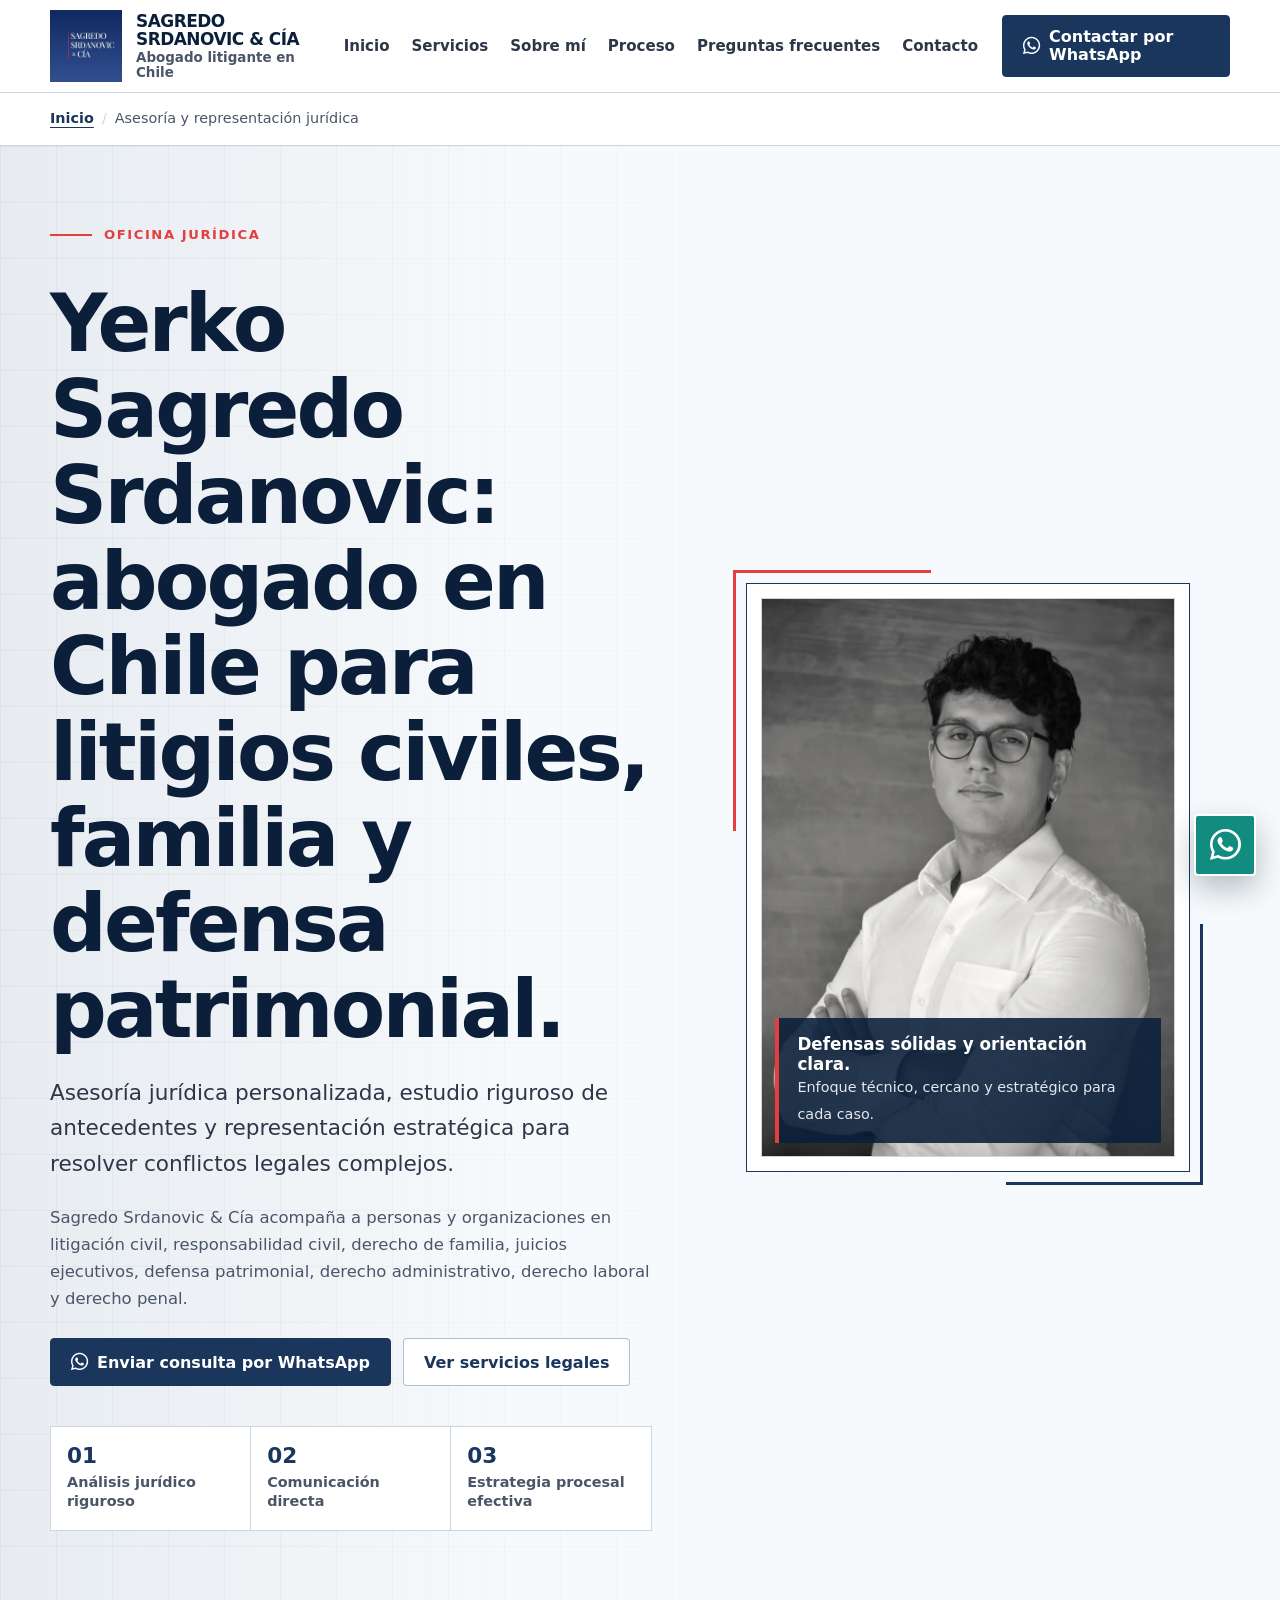
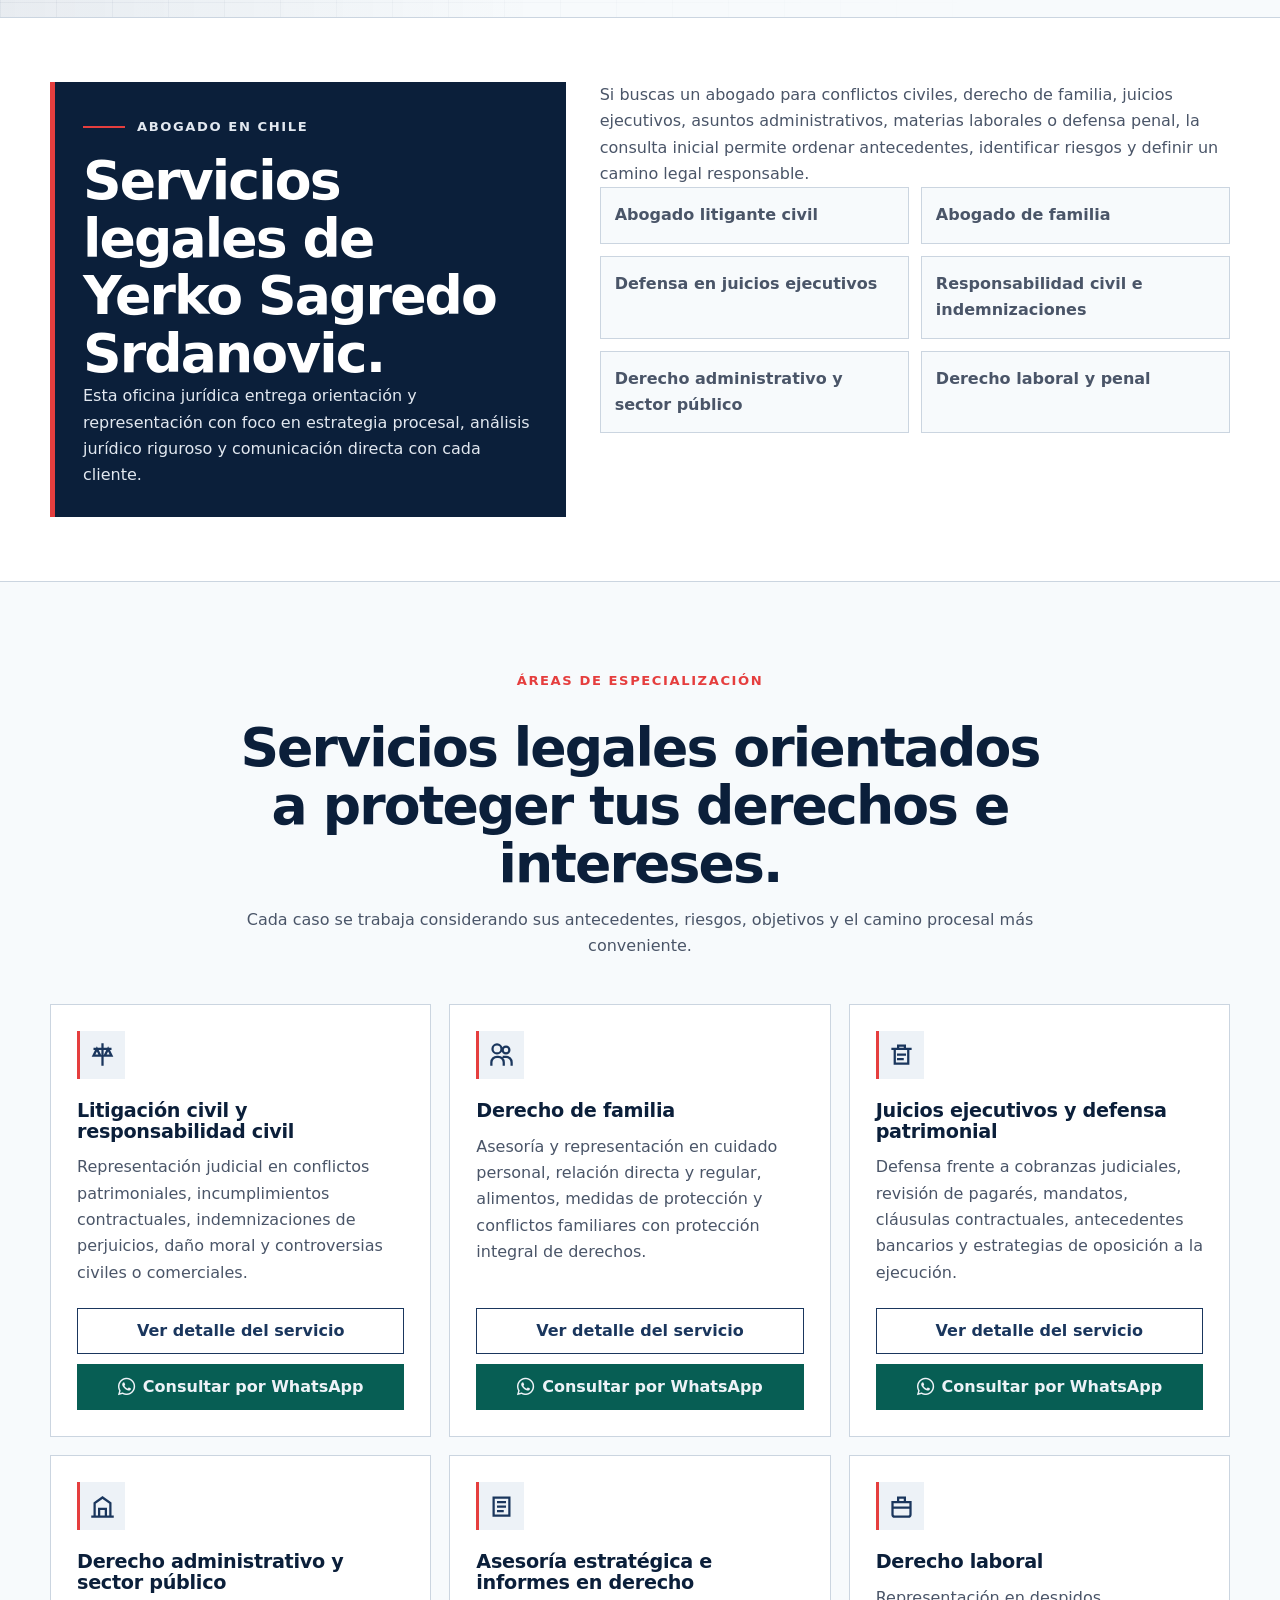
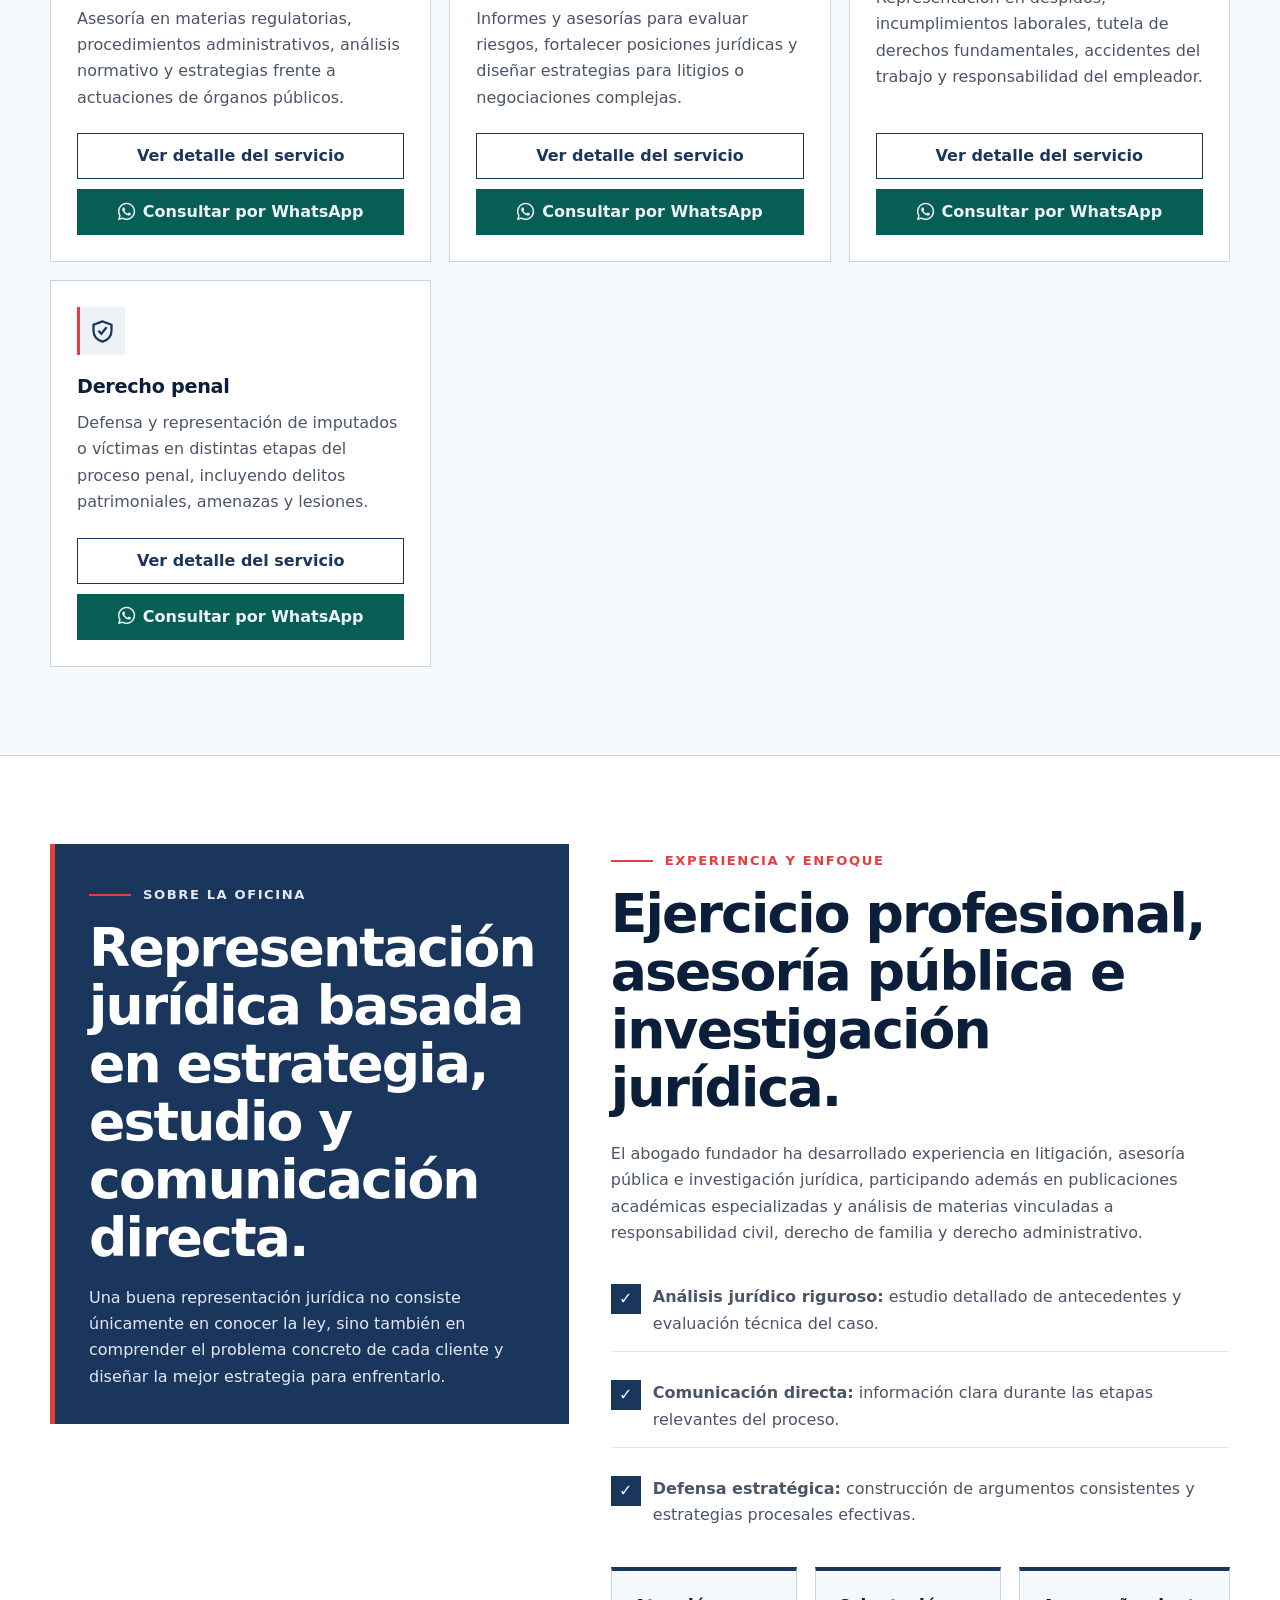
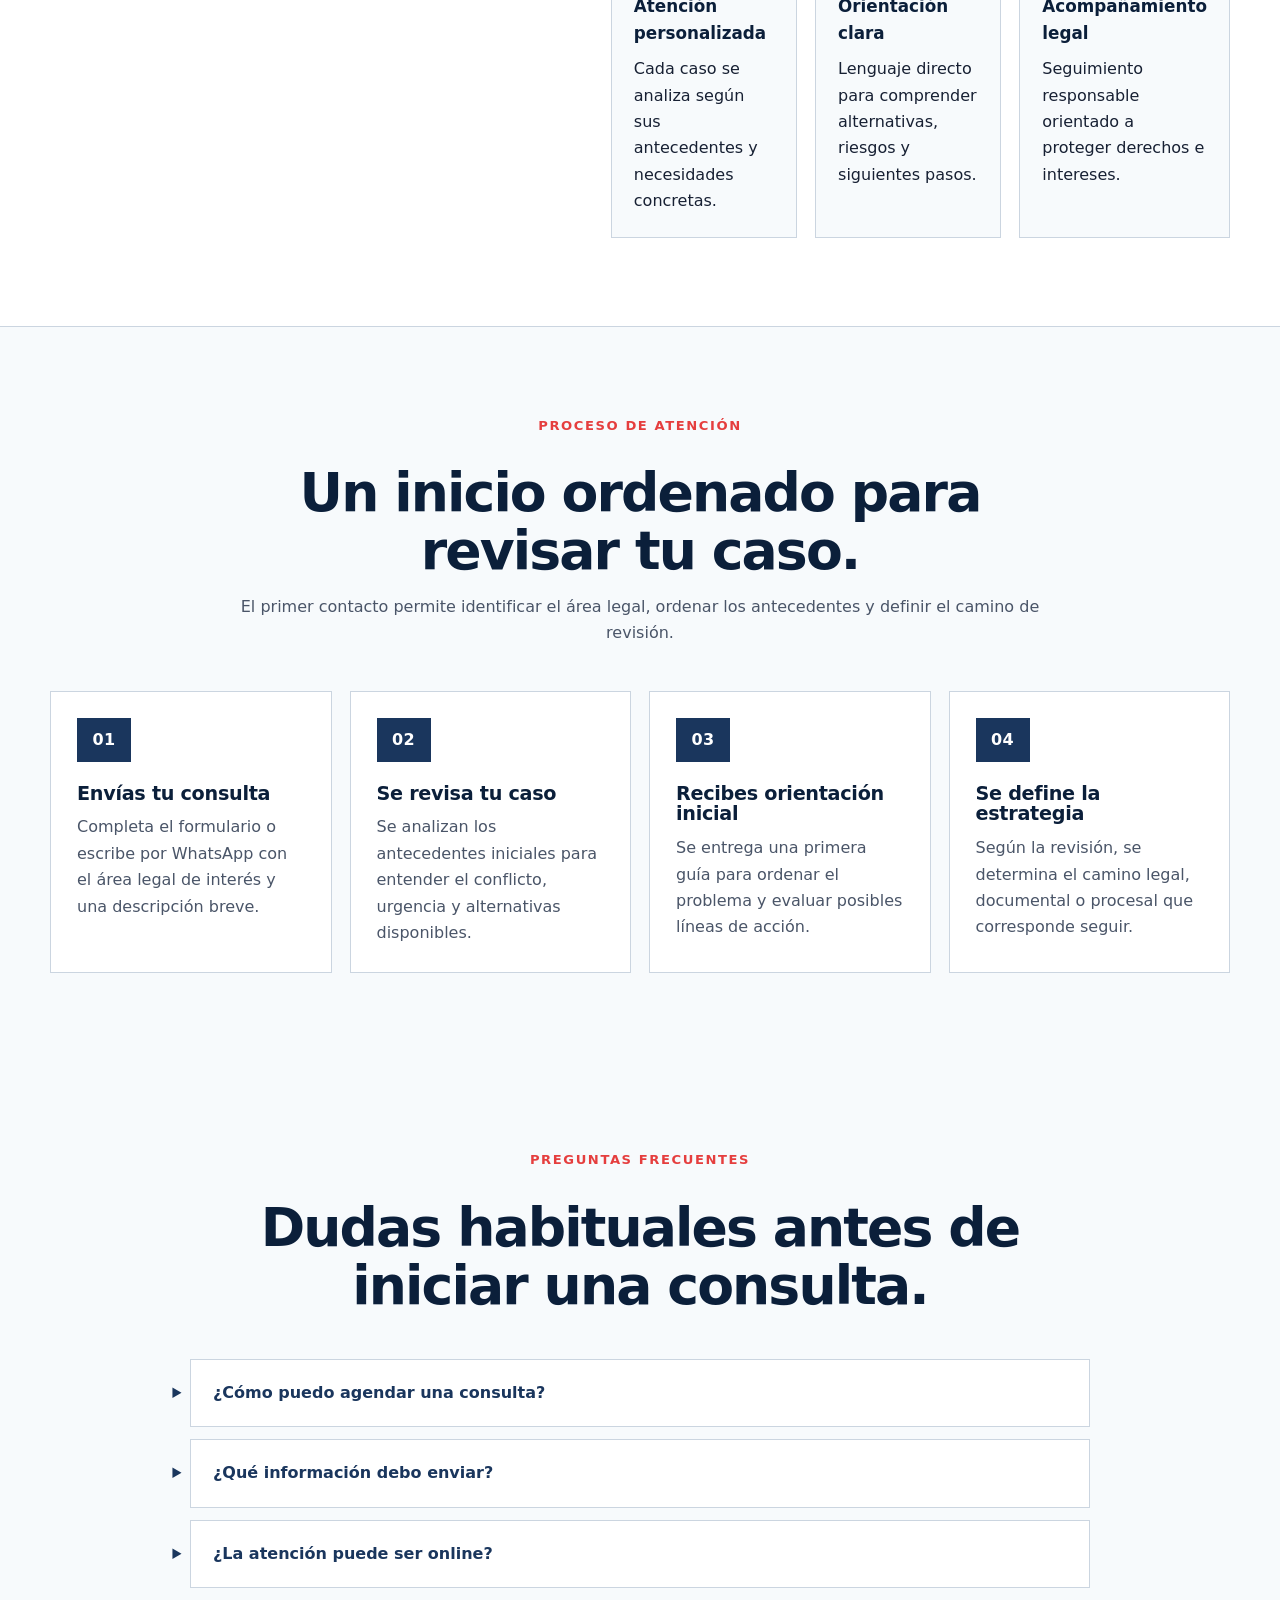
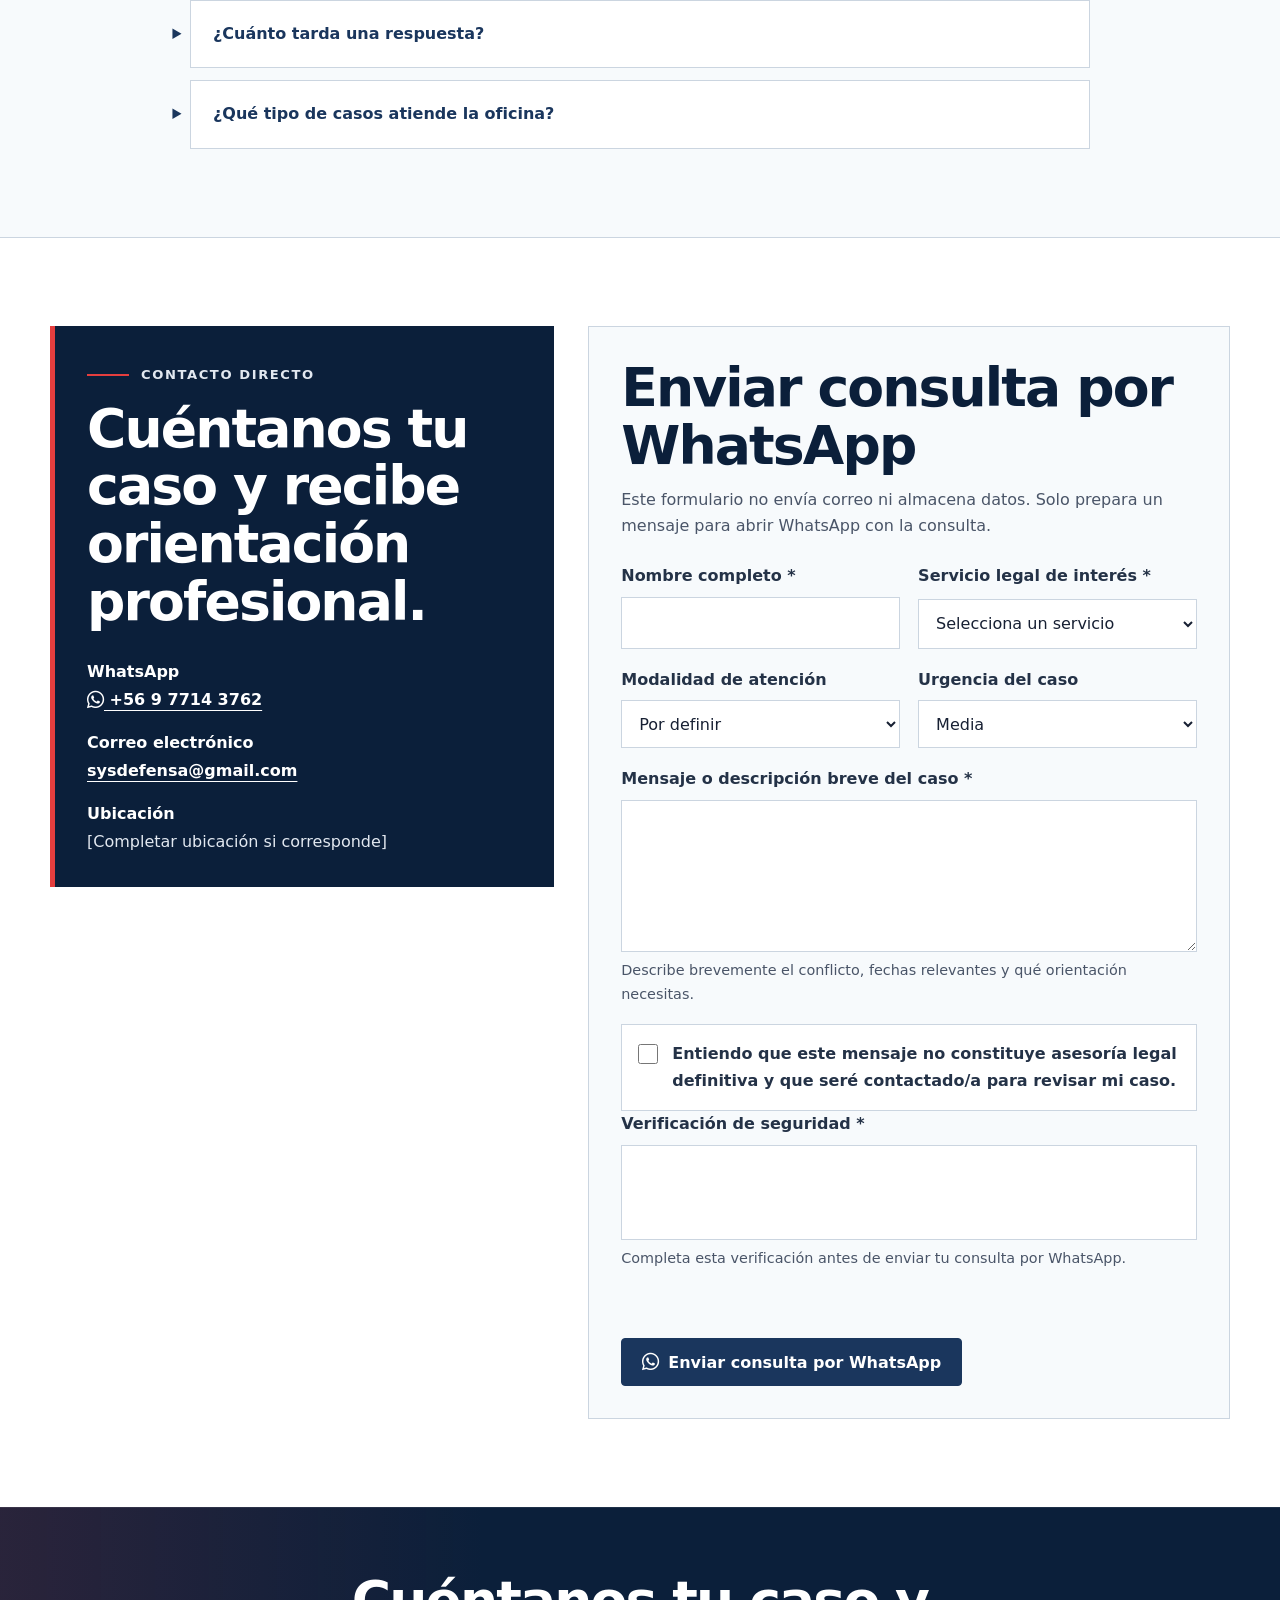
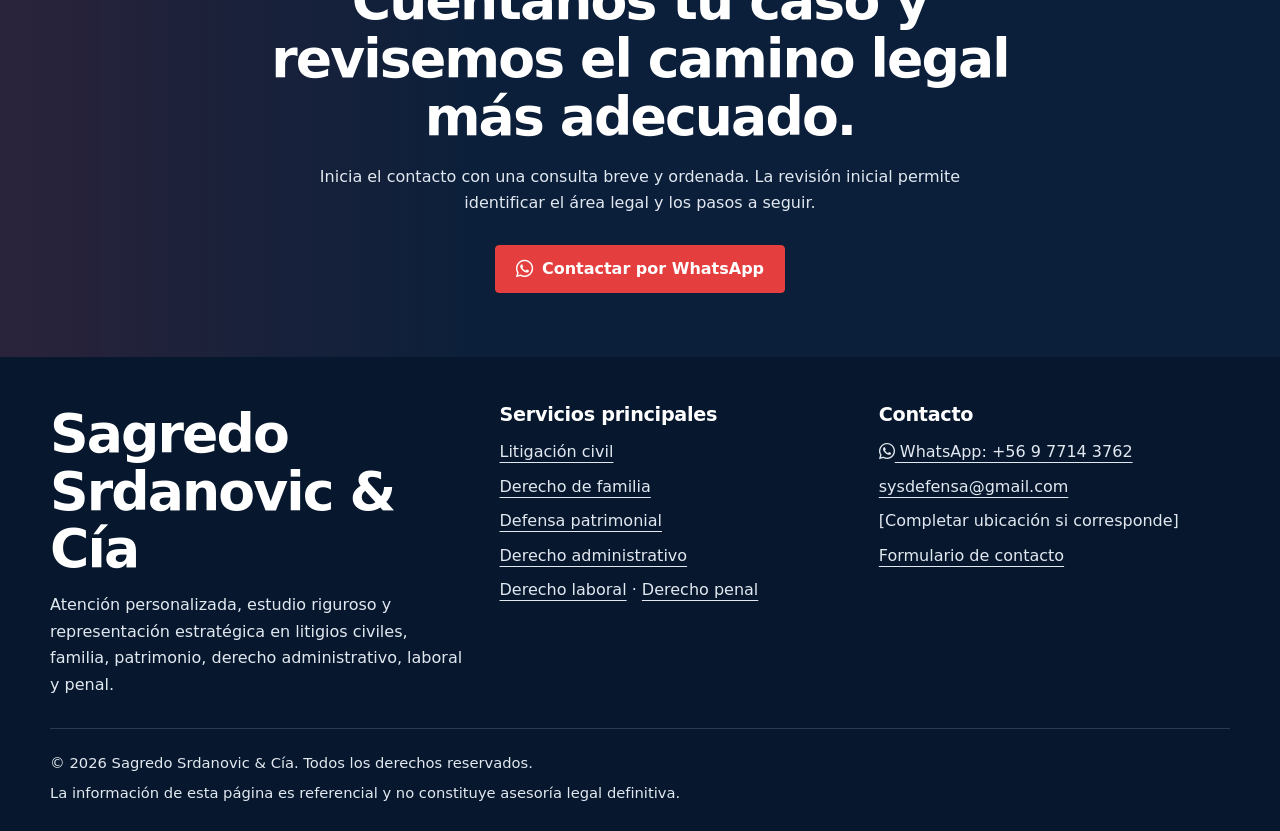
==== index.html @ cbb70dc7 "Add files via upload" ====
<!DOCTYPE html>
<html lang="es-CL">
<head>
  <meta charset="UTF-8" />
  <meta name="viewport" content="width=device-width, initial-scale=1.0" />

  <title>Abogado en Chile | Litigios civiles, familia y defensa patrimonial | Yerko Sagredo Srdanovic</title>
  <meta name="description" content="Abogado en Chile para litigios civiles, derecho de familia, juicios ejecutivos, defensa patrimonial, derecho administrativo, laboral y penal." />
  <meta name="keywords" content="abogado en Chile, Yerko Sagredo Srdanovic, Sagredo Srdanovic, litigación civil, derecho de familia, juicios ejecutivos, defensa patrimonial, derecho administrativo, derecho laboral, derecho penal" />
  <meta name="author" content="Yerko Sagredo Srdanovic" />
  <meta name="robots" content="index, follow, max-image-preview:large, max-snippet:-1, max-video-preview:-1" />
  <meta name="googlebot" content="index, follow, max-image-preview:large, max-snippet:-1, max-video-preview:-1" />
  <meta name="format-detection" content="telephone=yes" />
  <meta name="theme-color" content="#1A365D" />
  <meta name="color-scheme" content="light" />
  <!-- Search Console: reemplazar el contenido cuando Google entregue el código de verificación. -->
  <!-- <meta name="google-site-verification" content="PEGAR_CODIGO_DE_SEARCH_CONSOLE" /> -->

  <link rel="canonical" href="https://www.sagredosrdanovic.cl/" />
  <link rel="alternate" hreflang="es-cl" href="https://www.sagredosrdanovic.cl/" />
  <link rel="alternate" hreflang="x-default" href="https://www.sagredosrdanovic.cl/" />
  <link rel="profile" href="https://gmpg.org/xfn/11" />
  <link rel="manifest" href="/site.webmanifest" />
  <link rel="icon" href="/favicon.ico" sizes="any" />
  <link rel="icon" href="/favicon.svg" type="image/svg+xml" />
  <link rel="apple-touch-icon" href="/assets/apple-touch-icon.png" />
  <link rel="preload" as="image" href="/assets/foto-abogado-yerko-sagredo-srdanovic.webp" type="image/webp" fetchpriority="high" />
  <link rel="preconnect" href="https://cdn.jsdelivr.net" crossorigin />
  <link rel="preconnect" href="https://challenges.cloudflare.com" crossorigin />
  <link rel="dns-prefetch" href="//cdn.jsdelivr.net" />
  <link rel="dns-prefetch" href="//challenges.cloudflare.com" />

  <meta property="og:locale" content="es_CL" />
  <meta property="og:type" content="website" />
  <meta property="og:site_name" content="Sagredo Srdanovic &amp; Cía" />
  <meta property="og:title" content="Abogado en Chile | Litigios civiles, familia y defensa patrimonial | Yerko Sagredo Srdanovic" />
  <meta property="og:description" content="Abogado en Chile para litigios civiles, derecho de familia, juicios ejecutivos, defensa patrimonial, derecho administrativo, laboral y penal." />
  <meta property="og:url" content="https://www.sagredosrdanovic.cl/" />
  <meta property="og:image" content="https://www.sagredosrdanovic.cl/assets/og-yerko-sagredo-srdanovic.jpg" />
  <meta property="og:image:secure_url" content="https://www.sagredosrdanovic.cl/assets/og-yerko-sagredo-srdanovic.jpg" />
  <meta property="og:image:width" content="1200" />
  <meta property="og:image:height" content="630" />
  <meta property="og:image:alt" content="Retrato profesional de Yerko Sagredo Srdanovic y logo de Sagredo Srdanovic &amp; Cía" />
  <meta property="og:updated_time" content="2026-06-05T00:00:00-04:00" />

  <meta name="twitter:card" content="summary_large_image" />
  <meta name="twitter:title" content="Abogado en Chile | Litigios civiles, familia y defensa patrimonial | Yerko Sagredo Srdanovic" />
  <meta name="twitter:description" content="Abogado en Chile para litigios civiles, derecho de familia, juicios ejecutivos, defensa patrimonial, derecho administrativo, laboral y penal." />
  <meta name="twitter:image" content="https://www.sagredosrdanovic.cl/assets/og-yerko-sagredo-srdanovic.jpg" />
  <meta name="twitter:image:alt" content="Retrato profesional de Yerko Sagredo Srdanovic y logo de Sagredo Srdanovic &amp; Cía" />

  <script type="application/ld+json">
{
  "@context": "https://schema.org",
  "@graph": [
    {
      "@type": "LegalService",
      "@id": "https://www.sagredosrdanovic.cl/#legalservice",
      "name": "Sagredo Srdanovic & Cía",
      "alternateName": [
        "Yerko Sagredo Srdanovic",
        "Sagredo Srdanovic y Compañía"
      ],
      "url": "https://www.sagredosrdanovic.cl/",
      "logo": "https://www.sagredosrdanovic.cl/assets/logo-sagredo-srdanovic-cia.png",
      "image": "https://www.sagredosrdanovic.cl/assets/og-yerko-sagredo-srdanovic.jpg",
      "telephone": "+56 9 7714 3762",
      "email": "sysdefensa@gmail.com",
      "priceRange": "$$",
      "areaServed": {
        "@type": "Country",
        "name": "Chile"
      },
      "availableLanguage": [
        "es-CL",
        "Spanish"
      ],
      "contactPoint": {
        "@type": "ContactPoint",
        "telephone": "+56 9 7714 3762",
        "contactType": "consultas legales",
        "areaServed": "CL",
        "availableLanguage": [
          "Spanish"
        ]
      },
      "knowsAbout": [
        "Litigación civil y responsabilidad civil",
        "Derecho de familia",
        "Juicios ejecutivos y defensa patrimonial",
        "Derecho administrativo y sector público",
        "Asesoría estratégica e informes en derecho",
        "Derecho laboral",
        "Derecho penal"
      ]
    },
    {
      "@type": "Person",
      "@id": "https://www.sagredosrdanovic.cl/#yerko-sagredo-srdanovic",
      "name": "Yerko Sagredo Srdanovic",
      "jobTitle": "Abogado",
      "worksFor": {
        "@id": "https://www.sagredosrdanovic.cl/#legalservice"
      },
      "image": "https://www.sagredosrdanovic.cl/assets/foto-abogado-yerko-sagredo-srdanovic.webp",
      "url": "https://www.sagredosrdanovic.cl/",
      "email": "sysdefensa@gmail.com",
      "telephone": "+56 9 7714 3762",
      "knowsAbout": [
        "Litigación civil",
        "Responsabilidad civil",
        "Derecho de familia",
        "Derecho administrativo",
        "Derecho laboral",
        "Derecho penal",
        "Juicios ejecutivos"
      ]
    },
    {
      "@type": "WebSite",
      "@id": "https://www.sagredosrdanovic.cl/#website",
      "url": "https://www.sagredosrdanovic.cl/",
      "name": "Sagredo Srdanovic & Cía",
      "inLanguage": "es-CL",
      "publisher": {
        "@id": "https://www.sagredosrdanovic.cl/#legalservice"
      }
    },
    {
      "@type": "WebPage",
      "@id": "https://www.sagredosrdanovic.cl/#webpage",
      "url": "https://www.sagredosrdanovic.cl/",
      "name": "Abogado en Chile | Litigios civiles, familia y defensa patrimonial | Yerko Sagredo Srdanovic",
      "description": "Abogado en Chile para litigios civiles, derecho de familia, juicios ejecutivos, defensa patrimonial, derecho administrativo, laboral y penal.",
      "isPartOf": {
        "@id": "https://www.sagredosrdanovic.cl/#website"
      },
      "about": {
        "@id": "https://www.sagredosrdanovic.cl/#legalservice"
      },
      "primaryImageOfPage": {
        "@type": "ImageObject",
        "url": "https://www.sagredosrdanovic.cl/assets/og-yerko-sagredo-srdanovic.jpg",
        "width": 1200,
        "height": 630
      },
      "dateModified": "2026-06-05",
      "inLanguage": "es-CL"
    },
    {
      "@type": "BreadcrumbList",
      "@id": "https://www.sagredosrdanovic.cl/#breadcrumb",
      "itemListElement": [
        {
          "@type": "ListItem",
          "position": 1,
          "name": "Inicio",
          "item": "https://www.sagredosrdanovic.cl/"
        }
      ]
    },
    {
      "@type": "ItemList",
      "@id": "https://www.sagredosrdanovic.cl/#servicios",
      "name": "Servicios legales de Yerko Sagredo Srdanovic",
      "itemListElement": [
        {
          "@type": "ListItem",
          "position": 1,
          "url": "https://www.sagredosrdanovic.cl/litigacion-civil-responsabilidad-civil.html",
          "name": "Litigación civil y responsabilidad civil",
          "description": "Representación judicial en conflictos patrimoniales, incumplimientos contractuales, indemnizaciones de perjuicios, daño moral y controversias civiles o comerciales."
        },
        {
          "@type": "ListItem",
          "position": 2,
          "url": "https://www.sagredosrdanovic.cl/derecho-familia.html",
          "name": "Derecho de familia",
          "description": "Asesoría y representación en cuidado personal, relación directa y regular, alimentos, medidas de protección y conflictos familiares con protección integral de derechos."
        },
        {
          "@type": "ListItem",
          "position": 3,
          "url": "https://www.sagredosrdanovic.cl/juicios-ejecutivos-defensa-patrimonial.html",
          "name": "Juicios ejecutivos y defensa patrimonial",
          "description": "Defensa frente a cobranzas judiciales, revisión de pagarés, mandatos, cláusulas contractuales, antecedentes bancarios y estrategias de oposición a la ejecución."
        },
        {
          "@type": "ListItem",
          "position": 4,
          "url": "https://www.sagredosrdanovic.cl/derecho-administrativo-sector-publico.html",
          "name": "Derecho administrativo y sector público",
          "description": "Asesoría en materias regulatorias, procedimientos administrativos, análisis normativo y estrategias frente a actuaciones de órganos públicos."
        },
        {
          "@type": "ListItem",
          "position": 5,
          "url": "https://www.sagredosrdanovic.cl/asesoria-estrategica-informes-en-derecho.html",
          "name": "Asesoría estratégica e informes en derecho",
          "description": "Informes y asesorías para evaluar riesgos, fortalecer posiciones jurídicas y diseñar estrategias para litigios o negociaciones complejas."
        },
        {
          "@type": "ListItem",
          "position": 6,
          "url": "https://www.sagredosrdanovic.cl/derecho-laboral.html",
          "name": "Derecho laboral",
          "description": "Representación en despidos, incumplimientos laborales, tutela de derechos fundamentales, accidentes del trabajo y responsabilidad del empleador."
        },
        {
          "@type": "ListItem",
          "position": 7,
          "url": "https://www.sagredosrdanovic.cl/derecho-penal.html",
          "name": "Derecho penal",
          "description": "Defensa y representación de imputados o víctimas en distintas etapas del proceso penal, incluyendo delitos patrimoniales, amenazas y lesiones."
        }
      ]
    },
    {
      "@type": "FAQPage",
      "@id": "https://www.sagredosrdanovic.cl/#faq",
      "mainEntity": [
        {
          "@type": "Question",
          "name": "¿Cómo puedo agendar una consulta?",
          "acceptedAnswer": {
            "@type": "Answer",
            "text": "Puedes enviar tu consulta mediante el formulario de WhatsApp de esta página, indicando tu nombre, área legal de interés y una breve descripción del caso."
          }
        },
        {
          "@type": "Question",
          "name": "¿Qué información debo enviar?",
          "acceptedAnswer": {
            "@type": "Answer",
            "text": "Indica el tipo de conflicto, fechas relevantes, documentos disponibles y qué resultado necesitas obtener. Evita enviar documentos sensibles hasta coordinar directamente la revisión del caso."
          }
        },
        {
          "@type": "Question",
          "name": "¿La atención puede ser online?",
          "acceptedAnswer": {
            "@type": "Answer",
            "text": "El formulario permite seleccionar modalidad online, presencial o por definir. La modalidad final se coordina directamente según el caso y la disponibilidad."
          }
        },
        {
          "@type": "Question",
          "name": "¿Cuánto tarda una respuesta?",
          "acceptedAnswer": {
            "@type": "Answer",
            "text": "El documento base no indica un plazo específico de respuesta. Ese dato puede completarse si la oficina define un tiempo de contacto comprometido."
          }
        },
        {
          "@type": "Question",
          "name": "¿Qué tipo de casos atiende la oficina?",
          "acceptedAnswer": {
            "@type": "Answer",
            "text": "La oficina atiende litigación civil, responsabilidad civil, derecho de familia, juicios ejecutivos, defensa patrimonial, derecho administrativo, asesoría estratégica, derecho laboral y derecho penal."
          }
        }
      ]
    }
  ]
}
  </script>

  <link rel="stylesheet" href="https://cdn.jsdelivr.net/npm/bootstrap-icons@1.11.3/font/bootstrap-icons.min.css" />
  <script src="https://challenges.cloudflare.com/turnstile/v0/api.js" async defer></script>

  <style>
    :root {
      --primary: #1A365D;
      --primary-900: #0B1F3A;
      --primary-800: #132E52;
      --secondary: #E53E3E;
      --secondary-700: #B91C1C;
      --tertiary: #3182CE;
      --neutral: #F7FAFC;
      --neutral-100: #EDF2F7;
      --neutral-200: #E2E8F0;
      --border: #CBD5E0;
      --text: #172033;
      --muted: #4A5568;
      --white: #FFFFFF;
      --black: #0A0F1A;
      --error: #B91C1C;
      --success: #166534;

      --font-heading: "Montserrat", "Aptos Display", "Segoe UI", system-ui, sans-serif;
      --font-body: "Inter", "Aptos", "Segoe UI", system-ui, sans-serif;

      --container: 1180px;
      --radius: 4px;
      --header-height: 92px;
    }

    * {
      box-sizing: border-box;
    }

    html {
      scroll-behavior: smooth;
    }

    @media (prefers-reduced-motion: reduce) {
      html {
        scroll-behavior: auto;
      }

      *,
      *::before,
      *::after {
        scroll-behavior: auto !important;
        transition: none !important;
      }
    }

    body {
      margin: 0;
      font-family: var(--font-body);
      color: var(--text);
      background: var(--neutral);
      line-height: 1.65;
      -webkit-font-smoothing: antialiased;
      text-rendering: optimizeLegibility;
    }

    body.menu-open {
      overflow: hidden;
    }

    img,
    svg {
      display: block;
      max-width: 100%;
    }

    a {
      color: inherit;
    }

    button,
    input,
    select,
    textarea {
      font: inherit;
    }

    :focus-visible {
      outline: 3px solid var(--tertiary);
      outline-offset: 3px;
    }

    .sr-only {
      position: absolute;
      width: 1px;
      height: 1px;
      padding: 0;
      margin: -1px;
      overflow: hidden;
      clip: rect(0, 0, 0, 0);
      white-space: nowrap;
      border: 0;
    }

    .skip-link {
      position: absolute;
      top: -80px;
      left: 16px;
      z-index: 999;
      padding: 10px 14px;
      background: var(--primary);
      color: var(--white);
      font-weight: 800;
      text-decoration: none;
      border-radius: var(--radius);
    }

    .skip-link:focus {
      top: 16px;
    }

    .container {
      width: min(100% - 32px, var(--container));
      margin-inline: auto;
    }

    .section {
      padding: 88px 0;
      scroll-margin-top: calc(var(--header-height) + 24px);
    }

    .section-compact {
      padding: 64px 0;
      scroll-margin-top: calc(var(--header-height) + 24px);
    }

    .eyebrow {
      display: inline-flex;
      align-items: center;
      gap: 12px;
      margin: 0 0 14px;
      color: var(--secondary);
      font-size: 0.82rem;
      font-weight: 900;
      letter-spacing: 0.12em;
      text-transform: uppercase;
    }

    .eyebrow::before {
      content: "";
      width: 42px;
      height: 2px;
      background: var(--secondary);
    }

    h1,
    h2,
    h3 {
      margin: 0;
      font-family: var(--font-heading);
      color: var(--primary-900);
      line-height: 1.08;
      letter-spacing: -0.035em;
    }

    h1 {
      max-width: 760px;
      font-size: clamp(2.5rem, 6.2vw, 5.15rem);
    }

    h2 {
      font-size: clamp(2rem, 4.2vw, 3.35rem);
    }

    h3 {
      font-size: 1.2rem;
      letter-spacing: -0.015em;
    }

    p {
      margin: 0;
    }

    .lead {
      color: #2D3748;
      font-size: clamp(1.08rem, 2vw, 1.35rem);
    }

    .muted {
      color: var(--muted);
    }

    .site-header {
      position: sticky;
      top: 0;
      z-index: 60;
      min-height: var(--header-height);
      background: rgba(255, 255, 255, 0.95);
      border-bottom: 1px solid rgba(203, 213, 224, 0.95);
      backdrop-filter: blur(12px);
    }

    .header-inner {
      min-height: var(--header-height);
      display: flex;
      align-items: center;
      justify-content: space-between;
      gap: 24px;
    }

    .brand {
      display: inline-flex;
      align-items: center;
      gap: 14px;
      min-width: 0;
      text-decoration: none;
      color: var(--primary);
    }

    .brand-logo {
      width: 72px;
      height: 72px;
      flex: 0 0 72px;
      object-fit: contain;
      background: var(--primary);
    }

    .brand-copy {
      display: grid;
      gap: 2px;
      line-height: 1.1;
    }

    .brand-name {
      font-family: var(--font-heading);
      font-weight: 900;
      letter-spacing: -0.03em;
      color: var(--primary-900);
      font-size: 1.06rem;
      text-transform: uppercase;
    }

    .brand-subtitle {
      color: var(--muted);
      font-size: 0.84rem;
      font-weight: 700;
    }

    .main-nav {
      display: flex;
      align-items: center;
      justify-content: center;
      gap: 22px;
    }

    .main-nav a {
      color: #2D3748;
      font-size: 0.94rem;
      font-weight: 800;
      text-decoration: none;
      white-space: nowrap;
    }

    .main-nav a:hover {
      color: var(--primary);
      text-decoration: underline;
      text-decoration-thickness: 2px;
      text-underline-offset: 7px;
    }

    .header-actions {
      display: flex;
      align-items: center;
      gap: 12px;
    }

    .menu-toggle {
      display: none;
      width: 48px;
      height: 48px;
      padding: 0;
      border: 1px solid var(--border);
      background: var(--white);
      color: var(--primary);
      border-radius: var(--radius);
      cursor: pointer;
    }

    .menu-toggle svg {
      margin: auto;
    }

    .btn {
      display: inline-flex;
      align-items: center;
      justify-content: center;
      gap: 9px;
      min-height: 48px;
      padding: 12px 20px;
      border: 1px solid transparent;
      border-radius: var(--radius);
      font-weight: 900;
      line-height: 1.1;
      text-decoration: none;
      cursor: pointer;
      transition: background 0.18s ease, border-color 0.18s ease, color 0.18s ease, transform 0.18s ease;
    }

    .btn:hover {
      transform: translateY(-1px);
    }

    .btn i,
    .service-link i,
    .contact-list i {
      font-size: 1.08em;
      line-height: 1;
      flex: 0 0 auto;
    }

    .btn-primary {
      color: var(--white);
      background: var(--primary);
      border-color: var(--primary);
    }

    .btn-primary:hover {
      background: var(--primary-900);
      border-color: var(--primary-900);
    }

    .btn-secondary {
      color: var(--primary);
      background: var(--white);
      border-color: rgba(26, 54, 93, 0.32);
    }

    .btn-secondary:hover {
      border-color: var(--primary);
      background: var(--neutral);
    }

    .btn-red {
      color: var(--white);
      background: var(--secondary);
      border-color: var(--secondary);
    }

    .btn-red:hover {
      background: var(--secondary-700);
      border-color: var(--secondary-700);
    }

    .hero {
      position: relative;
      overflow: hidden;
      padding: 78px 0 86px;
      background:
        linear-gradient(90deg, rgba(26, 54, 93, 0.07), transparent 42%),
        var(--neutral);
      border-bottom: 1px solid var(--border);
    }

    .hero::before {
      content: "";
      position: absolute;
      inset: 0;
      background-image:
        linear-gradient(rgba(26, 54, 93, 0.055) 1px, transparent 1px),
        linear-gradient(90deg, rgba(26, 54, 93, 0.055) 1px, transparent 1px);
      background-size: 56px 56px;
      mask-image: linear-gradient(90deg, rgba(0, 0, 0, 0.9), transparent 78%);
      pointer-events: none;
    }

    .hero-grid {
      position: relative;
      z-index: 1;
      display: grid;
      grid-template-columns: 1.07fr 0.93fr;
      gap: 54px;
      align-items: center;
    }

    .hero-copy {
      display: grid;
      gap: 22px;
    }

    .hero-description {
      max-width: 680px;
      color: var(--muted);
      font-size: 1.03rem;
    }

    .hero-actions {
      display: flex;
      flex-wrap: wrap;
      gap: 12px;
      margin-top: 4px;
    }

    .hero-proof {
      display: grid;
      grid-template-columns: repeat(3, 1fr);
      gap: 0;
      margin: 18px 0 0;
      padding: 0;
      list-style: none;
      border: 1px solid var(--border);
      background: var(--white);
    }

    .hero-proof li {
      padding: 18px 16px;
      border-right: 1px solid var(--border);
    }

    .hero-proof li:last-child {
      border-right: 0;
    }

    .hero-proof strong {
      display: block;
      color: var(--primary);
      font-family: var(--font-heading);
      font-size: 1.35rem;
      line-height: 1;
      margin-bottom: 6px;
    }

    .hero-proof span {
      display: block;
      color: var(--muted);
      font-size: 0.9rem;
      font-weight: 700;
      line-height: 1.35;
    }

    .hero-media {
      position: relative;
      border: 1px solid var(--primary);
      background: var(--white);
      padding: 14px;
    }

    .hero-media::before {
      content: "";
      position: absolute;
      top: -14px;
      left: -14px;
      width: 44%;
      height: 44%;
      border-top: 3px solid var(--secondary);
      border-left: 3px solid var(--secondary);
      pointer-events: none;
    }

    .hero-media::after {
      content: "";
      position: absolute;
      right: -14px;
      bottom: -14px;
      width: 44%;
      height: 44%;
      border-right: 3px solid var(--primary);
      border-bottom: 3px solid var(--primary);
      pointer-events: none;
    }

    .hero-photo {
      width: 100%;
      height: auto;
      border: 1px solid var(--border);
      background: var(--neutral-100);
    }

    .photo-caption {
      position: absolute;
      left: 28px;
      right: 28px;
      bottom: 28px;
      padding: 16px 18px;
      color: var(--white);
      background: rgba(11, 31, 58, 0.88);
      border-left: 4px solid var(--secondary);
    }

    .photo-caption strong {
      display: block;
      font-family: var(--font-heading);
      font-size: 1.05rem;
      line-height: 1.2;
    }

    .photo-caption span {
      color: var(--neutral-200);
      font-size: 0.9rem;
    }

    .section-heading {
      display: grid;
      gap: 14px;
      max-width: 820px;
      margin-bottom: 44px;
    }

    .section-heading.center {
      margin-inline: auto;
      text-align: center;
    }

    .section-heading.center .eyebrow {
      justify-content: center;
    }

    .section-heading.center .eyebrow::before {
      display: none;
    }

    .service-grid {
      display: grid;
      grid-template-columns: repeat(3, 1fr);
      gap: 18px;
    }

    .service-card {
      display: flex;
      min-height: 100%;
      flex-direction: column;
      padding: 26px;
      background: var(--white);
      border: 1px solid var(--border);
    }

    .service-card:hover {
      border-color: var(--primary);
    }

    .service-icon {
      width: 48px;
      height: 48px;
      display: grid;
      place-items: center;
      margin-bottom: 22px;
      color: var(--primary);
      background: var(--neutral-100);
      border-left: 3px solid var(--secondary);
    }

    .service-card h3 {
      margin-bottom: 12px;
    }

    .service-card p {
      color: var(--muted);
      margin-bottom: 22px;
    }

    .service-card .service-link {
      display: inline-flex;
      align-items: center;
      gap: 8px;
      margin-top: auto;
      align-self: flex-start;
      color: var(--neutral-100);
      font-weight: 900;
      text-decoration-thickness: 2px;
      text-underline-offset: 5px;
    }

    .about {
      background: var(--white);
      border-top: 1px solid var(--border);
      border-bottom: 1px solid var(--border);
    }

    .about-grid {
      display: grid;
      grid-template-columns: 0.9fr 1.1fr;
      gap: 42px;
      align-items: start;
    }

    .about-panel {
      padding: 34px;
      color: var(--white);
      background: var(--primary);
      border-left: 5px solid var(--secondary);
    }

    .about-panel h2 {
      color: var(--white);
      margin-bottom: 18px;
    }

    .about-panel p {
      color: var(--neutral-200);
    }

    .about-content {
      display: grid;
      gap: 24px;
    }

    .feature-list {
      display: grid;
      gap: 14px;
      margin: 0;
      padding: 0;
      list-style: none;
    }

    .feature-list li {
      display: grid;
      grid-template-columns: 30px 1fr;
      gap: 12px;
      align-items: start;
      padding: 14px 0;
      border-bottom: 1px solid var(--neutral-200);
      color: var(--muted);
    }

    .feature-list li:last-child {
      border-bottom: 0;
    }

    .checkmark {
      display: grid;
      place-items: center;
      width: 30px;
      height: 30px;
      color: var(--white);
      background: var(--primary);
      font-weight: 900;
      line-height: 1;
    }

    .benefit-grid {
      display: grid;
      grid-template-columns: repeat(3, 1fr);
      gap: 18px;
    }

    .benefit-card {
      padding: 22px;
      background: var(--neutral);
      border: 1px solid var(--border);
      border-top: 4px solid var(--primary);
    }

    .benefit-card strong {
      display: block;
      margin-bottom: 8px;
      color: var(--primary-900);
      font-family: var(--font-heading);
      font-size: 1.05rem;
    }

    .process {
      background: var(--neutral);
    }

    .steps {
      display: grid;
      grid-template-columns: repeat(4, 1fr);
      gap: 18px;
      counter-reset: step;
    }

    .step-card {
      counter-increment: step;
      min-height: 100%;
      padding: 26px;
      background: var(--white);
      border: 1px solid var(--border);
    }

    .step-card::before {
      content: "0" counter(step);
      display: inline-flex;
      align-items: center;
      justify-content: center;
      width: 54px;
      height: 44px;
      margin-bottom: 22px;
      color: var(--white);
      background: var(--primary);
      font-family: var(--font-heading);
      font-weight: 900;
      letter-spacing: 0.03em;
    }

    .step-card h3 {
      margin-bottom: 10px;
    }

    .faq-list {
      max-width: 900px;
      margin-inline: auto;
      display: grid;
      gap: 12px;
    }

    details {
      background: var(--white);
      border: 1px solid var(--border);
    }

    summary {
      padding: 20px 22px;
      color: var(--primary);
      font-weight: 900;
      cursor: pointer;
      list-style-position: outside;
    }

    summary:hover {
      background: var(--neutral);
    }

    details p {
      padding: 0 22px 22px;
      color: var(--muted);
    }

    .contact {
      background: var(--white);
      border-top: 1px solid var(--border);
    }

    .contact-grid {
      display: grid;
      grid-template-columns: 0.88fr 1.12fr;
      gap: 34px;
      align-items: start;
    }

    .contact-aside {
      position: sticky;
      top: calc(var(--header-height) + 24px);
      padding: 32px;
      color: var(--white);
      background: var(--primary-900);
      border-left: 5px solid var(--secondary);
    }

    .contact-aside h2 {
      color: var(--white);
      margin-bottom: 16px;
    }

    .contact-aside p,
    .contact-aside li {
      color: var(--neutral-200);
    }

    .contact-list {
      display: grid;
      gap: 16px;
      margin: 28px 0 0;
      padding: 0;
      list-style: none;
    }

    .contact-list strong {
      display: block;
      color: var(--white);
      font-family: var(--font-heading);
      margin-bottom: 2px;
    }

    .contact-list a {
      color: var(--white);
      font-weight: 800;
      text-decoration: underline;
      text-underline-offset: 5px;
    }

    .form-card {
      padding: 32px;
      background: var(--neutral);
      border: 1px solid var(--border);
    }

    .form-card h2 {
      margin-bottom: 12px;
    }

    .form-card > p {
      margin-bottom: 24px;
    }

    .form-grid {
      display: grid;
      grid-template-columns: repeat(2, 1fr);
      gap: 18px;
    }

    .form-group {
      display: grid;
      gap: 7px;
    }

    .form-group.full {
      grid-column: 1 / -1;
    }

    label {
      color: #243247;
      font-weight: 900;
    }

    input,
    select,
    textarea {
      width: 100%;
      min-height: 48px;
      padding: 12px 13px;
      color: var(--text);
      background: var(--white);
      border: 1px solid var(--border);
      border-radius: 0;
    }

    textarea {
      min-height: 152px;
      resize: vertical;
    }

    input:focus,
    select:focus,
    textarea:focus {
      border-color: var(--tertiary);
      outline: 3px solid rgba(49, 130, 206, 0.24);
      outline-offset: 0;
    }

    .hint {
      color: var(--muted);
      font-size: 0.9rem;
    }

    .error-message {
      display: none;
      color: var(--error);
      font-size: 0.92rem;
      font-weight: 900;
    }

    .form-group.has-error input,
    .form-group.has-error select,
    .form-group.has-error textarea,
    .form-group.has-error .checkbox-row {
      border-color: var(--error);
    }

    .form-group.has-error .error-message {
      display: block;
    }

    .checkbox-row {
      display: grid;
      grid-template-columns: 22px 1fr;
      gap: 12px;
      align-items: start;
      padding: 16px;
      background: var(--white);
      border: 1px solid var(--border);
    }

    .checkbox-row input {
      width: 20px;
      height: 20px;
      min-height: 20px;
      margin: 3px 0 0;
      accent-color: var(--primary);
    }


    .turnstile-wrapper {
      display: inline-flex;
      max-width: 100%;
      padding: 14px;
      background: var(--white);
      border: 1px solid var(--border);
      overflow-x: auto;
    }

    .turnstile-wrapper .cf-turnstile {
      min-height: 65px;
    }

    .form-group.has-error .turnstile-wrapper {
      border-color: var(--error);
    }

    .form-status {
      min-height: 26px;
      margin-top: 18px;
      font-weight: 900;
    }

    .form-status.error {
      color: var(--error);
    }

    .form-status.success {
      color: var(--success);
    }

    .cta-final {
      color: var(--white);
      background:
        linear-gradient(90deg, rgba(229, 62, 62, 0.14), transparent 38%),
        var(--primary-900);
      border-top: 1px solid rgba(255, 255, 255, 0.08);
      text-align: center;
    }

    .cta-final h2 {
      max-width: 820px;
      margin-inline: auto;
      color: var(--white);
    }

    .cta-final p {
      max-width: 720px;
      margin: 18px auto 28px;
      color: var(--neutral-200);
    }

    .site-footer {
      padding: 48px 0 26px;
      color: var(--neutral-200);
      background: #07182E;
    }

    .footer-grid {
      display: grid;
      grid-template-columns: 1.2fr 1fr 1fr;
      gap: 28px;
      margin-bottom: 30px;
    }

    .site-footer h2,
    .site-footer h3 {
      color: var(--white);
      margin-bottom: 14px;
    }

    .site-footer p {
      color: var(--neutral-200);
    }

    .site-footer ul {
      display: grid;
      gap: 8px;
      margin: 0;
      padding: 0;
      list-style: none;
    }

    .site-footer a {
      color: var(--neutral-200);
      text-decoration: underline;
      text-underline-offset: 5px;
    }

    .footer-bottom {
      display: grid;
      gap: 6px;
      padding-top: 22px;
      border-top: 1px solid rgba(226, 232, 240, 0.16);
      color: #CBD5E0;
      font-size: 0.92rem;
    }

    .whatsapp-floating {
      position: fixed;
      right: 24px;
      bottom: 24px;
      z-index: 80;
      width: 62px;
      height: 62px;
      display: inline-flex;
      align-items: center;
      justify-content: center;
      color: var(--white);
      background: #128C7E;
      border: 2px solid var(--white);
      border-radius: var(--radius);
      box-shadow: 0 12px 30px rgba(7, 24, 46, 0.28);
      text-decoration: none;
    }

    .whatsapp-floating:hover {
      background: #075E54;
      color: var(--white);
    }

    .whatsapp-floating i {
      font-size: 1.95rem;
      line-height: 1;
    }


    .breadcrumbs {
      padding: 14px 0;
      background: var(--white);
      border-bottom: 1px solid var(--border);
      font-size: 0.9rem;
    }

    .breadcrumbs ol {
      display: flex;
      flex-wrap: wrap;
      gap: 8px;
      margin: 0;
      padding: 0;
      list-style: none;
      color: var(--muted);
    }

    .breadcrumbs a {
      color: var(--primary);
      font-weight: 800;
      text-decoration: underline;
      text-underline-offset: 4px;
    }

    .breadcrumbs li::after {
      content: "/";
      margin-left: 8px;
      color: var(--border);
    }

    .breadcrumbs li:last-child::after {
      content: "";
      margin-left: 0;
    }

    .seo-intro {
      background: var(--white);
      border-bottom: 1px solid var(--border);
    }

    .seo-intro-grid {
      display: grid;
      grid-template-columns: 0.9fr 1.1fr;
      gap: 34px;
      align-items: start;
    }

    .seo-intro-panel {
      padding: 28px;
      background: var(--primary-900);
      color: var(--white);
      border-left: 5px solid var(--secondary);
    }

    .seo-intro-panel h2,
    .seo-intro-panel h3 {
      color: var(--white);
    }

    .seo-intro-panel p {
      color: var(--neutral-200);
    }

    .seo-keyword-list {
      display: grid;
      grid-template-columns: repeat(2, minmax(0, 1fr));
      gap: 12px;
      margin: 0;
      padding: 0;
      list-style: none;
    }

    .seo-keyword-list li {
      padding: 14px;
      background: var(--neutral);
      border: 1px solid var(--border);
      color: var(--muted);
      font-weight: 700;
    }

    .service-actions {
      display: grid;
      grid-template-columns: 1fr;
      gap: 10px;
      margin-top: auto;
      align-items: stretch;
    }

    .service-detail-link,
    .service-link {
      display: inline-flex;
      align-items: center;
      justify-content: center;
      gap: 8px;
      width: 100%;
      min-height: 46px;
      padding: 12px 14px;
      border: 1px solid currentColor;
      border-radius: 0;
      font-weight: 900;
      line-height: 1.1;
      text-align: center;
      text-decoration: none;
    }

    .service-detail-link {
      color: var(--primary);
      background: var(--white);
      border-color: var(--primary);
    }

    .service-detail-link:hover {
      color: var(--white);
      background: var(--primary);
      border-color: var(--primary);
      text-decoration: none;
    }

    .service-link {
      color: var(--white);
      background: #075E54;
      border-color: #075E54;
    }

    .service-link:hover {
      color: var(--white);
      background: #064C44;
      border-color: #064C44;
      text-decoration: none;
    }

    @media (max-width: 1120px) {
      .main-nav {
        gap: 16px;
      }

      .main-nav a {
        font-size: 0.88rem;
      }

      .header-actions .btn {
        display: none;
      }
    }

    @media (max-width: 980px) {
      :root {
        --header-height: 84px;
      }

      .brand-logo {
        width: 64px;
        height: 64px;
        flex-basis: 64px;
      }

      .menu-toggle {
        display: inline-grid;
        place-items: center;
      }

      .main-nav {
        position: fixed;
        inset: var(--header-height) 16px auto 16px;
        display: none;
        flex-direction: column;
        align-items: stretch;
        gap: 0;
        padding: 12px;
        background: var(--white);
        border: 1px solid var(--border);
      }

      .main-nav.is-open {
        display: flex;
      }

      .main-nav a {
        padding: 14px 12px;
        font-size: 1rem;
        border-bottom: 1px solid var(--neutral-200);
      }

      .main-nav a:last-child {
        border-bottom: 0;
      }

      .hero-grid,
      .about-grid,
      .contact-grid {
        grid-template-columns: 1fr;
      }

      .contact-aside {
        position: static;
      }

      .service-grid,
      .benefit-grid {
        grid-template-columns: repeat(2, 1fr);
      }

      .steps {
        grid-template-columns: repeat(2, 1fr);
      }

      .footer-grid {
        grid-template-columns: 1fr 1fr;
      }

      .hero-media {
        max-width: 640px;
      }
    }

    @media (max-width: 720px) {
      .container {
        width: min(100% - 24px, var(--container));
      }

      .section {
        padding: 64px 0;
      }

      .section-compact {
        padding: 52px 0;
      }

      .hero {
        padding: 54px 0 66px;
      }

      .brand-copy {
        display: none;
      }

      .brand-logo {
        width: 58px;
        height: 58px;
        flex-basis: 58px;
      }

      .hero-proof,
      .seo-keyword-list,
      .service-grid,
      .seo-intro-grid,
      .benefit-grid,
      .steps,
      .form-grid,
      .footer-grid {
        grid-template-columns: 1fr;
      }

      .hero-proof li {
        border-right: 0;
        border-bottom: 1px solid var(--border);
      }

      .hero-proof li:last-child {
        border-bottom: 0;
      }

      .hero-actions .btn,
      .form-card .btn,
      .cta-final .btn {
        width: 100%;
      }

      .whatsapp-floating {
        right: 16px;
        bottom: 16px;
        width: 56px;
        height: 56px;
      }

      .whatsapp-floating i {
        font-size: 1.75rem;
      }

      .photo-caption {
        position: static;
        margin-top: 0;
        background: var(--primary-900);
      }

      .about-panel,
      .contact-aside,
      .form-card {
        padding: 24px;
      }

      .service-card,
      .step-card {
        padding: 22px;
      }
    }
  </style>
</head>

<body>
  <a class="skip-link" href="#contenido">Saltar al contenido principal</a>

  <header class="site-header">
    <div class="container header-inner">
      <a class="brand" href="#inicio" aria-label="Ir al inicio de Sagredo Srdanovic y Compañía">
        <img
          class="brand-logo"
          src="assets/logo-sagredo-srdanovic-cia.png"
          alt="Logo de Sagredo Srdanovic &amp; Cía"
          width="320"
          height="320"
        />
        <span class="brand-copy" aria-hidden="true">
          <span class="brand-name">Sagredo Srdanovic &amp; Cía</span>
          <span class="brand-subtitle">Abogado litigante en Chile</span>
        </span>
      </a>

      <nav class="main-nav" id="menu-principal" aria-label="Navegación principal">
        <a href="#inicio">Inicio</a>
        <a href="#servicios">Servicios</a>
        <a href="#sobre-mi">Sobre mí</a>
        <a href="#proceso">Proceso</a>
        <a href="#faq">Preguntas frecuentes</a>
        <a href="#contacto">Contacto</a>
      </nav>

      <div class="header-actions">
        <a class="btn btn-primary js-whatsapp-base-link" href="https://api.whatsapp.com/send?phone=56977143762&amp;text=Hola%2C%20me%20gustar%C3%ADa%20solicitar%20orientaci%C3%B3n%20legal." target="_blank" rel="noopener noreferrer">
          <i class="bi bi-whatsapp" aria-hidden="true"></i>
          Contactar por WhatsApp
        </a>

        <button class="menu-toggle" type="button" aria-label="Abrir menú principal" aria-controls="menu-principal" aria-expanded="false">
          <svg width="25" height="25" viewBox="0 0 24 24" aria-hidden="true">
            <path d="M4 7h16M4 12h16M4 17h16" fill="none" stroke="currentColor" stroke-width="2" stroke-linecap="square" />
          </svg>
        </button>
      </div>
    </div>
  </header>

  <main id="contenido">
    <nav class="breadcrumbs" aria-label="Ruta de navegación">
      <div class="container">
        <ol>
          <li><a href="./">Inicio</a></li>
          <li aria-current="page">Asesoría y representación jurídica</li>
        </ol>
      </div>
    </nav>

    <section class="hero" id="inicio">
      <div class="container hero-grid">
        <div class="hero-copy">
          <p class="eyebrow">Oficina jurídica</p>
          <h1>Yerko Sagredo Srdanovic: abogado en Chile para litigios civiles, familia y defensa patrimonial.</h1>
          <p class="lead">
            Asesoría jurídica personalizada, estudio riguroso de antecedentes y representación estratégica para resolver conflictos legales complejos.
          </p>
          <p class="hero-description">
            Sagredo Srdanovic &amp; Cía acompaña a personas y organizaciones en litigación civil, responsabilidad civil, derecho de familia, juicios ejecutivos, defensa patrimonial, derecho administrativo, derecho laboral y derecho penal.
          </p>

          <div class="hero-actions">
            <a class="btn btn-primary js-whatsapp-base-link" href="https://api.whatsapp.com/send?phone=56977143762&amp;text=Hola%2C%20me%20gustar%C3%ADa%20solicitar%20orientaci%C3%B3n%20legal." target="_blank" rel="noopener noreferrer">
              <i class="bi bi-whatsapp" aria-hidden="true"></i>
              Enviar consulta por WhatsApp
            </a>
            <a class="btn btn-secondary" href="#servicios">Ver servicios legales</a>
          </div>

          <ul class="hero-proof" aria-label="Diferenciales de la atención">
            <li>
              <strong>01</strong>
              <span>Análisis jurídico riguroso</span>
            </li>
            <li>
              <strong>02</strong>
              <span>Comunicación directa</span>
            </li>
            <li>
              <strong>03</strong>
              <span>Estrategia procesal efectiva</span>
            </li>
          </ul>
        </div>

        <figure class="hero-media">
          <picture>
            <source srcset="assets/foto-abogado-yerko-sagredo-srdanovic.webp" type="image/webp" />
            <img
              class="hero-photo"
              src="assets/foto-abogado-sagredo-srdanovic.png"
              alt="Retrato profesional del abogado Yerko Sagredo Srdanovic de Sagredo Srdanovic &amp; Cía"
              width="864"
              height="1170"
              decoding="async"
              fetchpriority="high"
            />
          </picture>
          <figcaption class="photo-caption">
            <strong>Defensas sólidas y orientación clara.</strong>
            <span>Enfoque técnico, cercano y estratégico para cada caso.</span>
          </figcaption>
        </figure>
      </div>
    </section>

    <section class="section-compact seo-intro" aria-labelledby="seo-intro-title">
      <div class="container seo-intro-grid">
        <div class="seo-intro-panel">
          <p class="eyebrow">Abogado en Chile</p>
          <h2 id="seo-intro-title">Servicios legales de Yerko Sagredo Srdanovic.</h2>
          <p>
            Esta oficina jurídica entrega orientación y representación con foco en estrategia procesal, análisis jurídico riguroso y comunicación directa con cada cliente.
          </p>
        </div>

        <div>
          <p class="muted">
            Si buscas un abogado para conflictos civiles, derecho de familia, juicios ejecutivos, asuntos administrativos, materias laborales o defensa penal, la consulta inicial permite ordenar antecedentes, identificar riesgos y definir un camino legal responsable.
          </p>
          <ul class="seo-keyword-list" aria-label="Áreas legales principales">
            <li>Abogado litigante civil</li>
            <li>Abogado de familia</li>
            <li>Defensa en juicios ejecutivos</li>
            <li>Responsabilidad civil e indemnizaciones</li>
            <li>Derecho administrativo y sector público</li>
            <li>Derecho laboral y penal</li>
          </ul>
        </div>
      </div>
    </section>

    <section class="section" id="servicios">
      <div class="container">
        <div class="section-heading center">
          <p class="eyebrow">Áreas de especialización</p>
          <h2>Servicios legales orientados a proteger tus derechos e intereses.</h2>
          <p class="muted">
            Cada caso se trabaja considerando sus antecedentes, riesgos, objetivos y el camino procesal más conveniente.
          </p>
        </div>

        <div class="service-grid">
          <article class="service-card">
            <span class="service-icon" aria-hidden="true">
              <svg width="27" height="27" viewBox="0 0 24 24" fill="none">
                <path d="M12 3v18M5 7h14M7 7l-3 6h6L7 7Zm10 0-3 6h6l-3-6Z" stroke="currentColor" stroke-width="2" stroke-linecap="square" />
              </svg>
            </span>
            <h3>Litigación civil y responsabilidad civil</h3>
            <p>Representación judicial en conflictos patrimoniales, incumplimientos contractuales, indemnizaciones de perjuicios, daño moral y controversias civiles o comerciales.</p>
            <div class="service-actions">
              <a class="service-detail-link" href="litigacion-civil-responsabilidad-civil.html">Ver detalle del servicio</a>
              <a class="service-link js-service-link js-whatsapp-service-link" href="https://api.whatsapp.com/send?phone=56977143762&amp;text=Hola%2C%20me%20gustar%C3%ADa%20solicitar%20orientaci%C3%B3n%20legal." target="_blank" rel="noopener noreferrer" data-service="Litigación civil y responsabilidad civil"><i class="bi bi-whatsapp" aria-hidden="true"></i>Consultar por WhatsApp</a>
            </div>
          </article>

          <article class="service-card">
            <span class="service-icon" aria-hidden="true">
              <svg width="27" height="27" viewBox="0 0 24 24" fill="none">
                <path d="M8 11a4 4 0 1 0 0-8 4 4 0 0 0 0 8Zm8 0a3 3 0 1 0 0-6 3 3 0 0 0 0 6ZM3 21v-2a5 5 0 0 1 5-5h1a5 5 0 0 1 5 5v2M14 14h2a5 5 0 0 1 5 5v2" stroke="currentColor" stroke-width="2" stroke-linecap="square" />
              </svg>
            </span>
            <h3>Derecho de familia</h3>
            <p>Asesoría y representación en cuidado personal, relación directa y regular, alimentos, medidas de protección y conflictos familiares con protección integral de derechos.</p>
            <div class="service-actions">
              <a class="service-detail-link" href="derecho-familia.html">Ver detalle del servicio</a>
              <a class="service-link js-service-link js-whatsapp-service-link" href="https://api.whatsapp.com/send?phone=56977143762&amp;text=Hola%2C%20me%20gustar%C3%ADa%20solicitar%20orientaci%C3%B3n%20legal." target="_blank" rel="noopener noreferrer" data-service="Derecho de familia"><i class="bi bi-whatsapp" aria-hidden="true"></i>Consultar por WhatsApp</a>
            </div>
          </article>

          <article class="service-card">
            <span class="service-icon" aria-hidden="true">
              <svg width="27" height="27" viewBox="0 0 24 24" fill="none">
                <path d="M4 7h16M6 7v13h12V7M9 7V4h6v3M9 12h6M9 16h4" stroke="currentColor" stroke-width="2" stroke-linecap="square" />
              </svg>
            </span>
            <h3>Juicios ejecutivos y defensa patrimonial</h3>
            <p>Defensa frente a cobranzas judiciales, revisión de pagarés, mandatos, cláusulas contractuales, antecedentes bancarios y estrategias de oposición a la ejecución.</p>
            <div class="service-actions">
              <a class="service-detail-link" href="juicios-ejecutivos-defensa-patrimonial.html">Ver detalle del servicio</a>
              <a class="service-link js-service-link js-whatsapp-service-link" href="https://api.whatsapp.com/send?phone=56977143762&amp;text=Hola%2C%20me%20gustar%C3%ADa%20solicitar%20orientaci%C3%B3n%20legal." target="_blank" rel="noopener noreferrer" data-service="Juicios ejecutivos y defensa patrimonial"><i class="bi bi-whatsapp" aria-hidden="true"></i>Consultar por WhatsApp</a>
            </div>
          </article>

          <article class="service-card">
            <span class="service-icon" aria-hidden="true">
              <svg width="27" height="27" viewBox="0 0 24 24" fill="none">
                <path d="M3 21h18M5 21V9l7-5 7 5v12M9 21v-7h6v7" stroke="currentColor" stroke-width="2" stroke-linecap="square" />
              </svg>
            </span>
            <h3>Derecho administrativo y sector público</h3>
            <p>Asesoría en materias regulatorias, procedimientos administrativos, análisis normativo y estrategias frente a actuaciones de órganos públicos.</p>
            <div class="service-actions">
              <a class="service-detail-link" href="derecho-administrativo-sector-publico.html">Ver detalle del servicio</a>
              <a class="service-link js-service-link js-whatsapp-service-link" href="https://api.whatsapp.com/send?phone=56977143762&amp;text=Hola%2C%20me%20gustar%C3%ADa%20solicitar%20orientaci%C3%B3n%20legal." target="_blank" rel="noopener noreferrer" data-service="Derecho administrativo y sector público"><i class="bi bi-whatsapp" aria-hidden="true"></i>Consultar por WhatsApp</a>
            </div>
          </article>

          <article class="service-card">
            <span class="service-icon" aria-hidden="true">
              <svg width="27" height="27" viewBox="0 0 24 24" fill="none">
                <path d="M5 4h14v16H5V4Zm4 4h6M9 12h6M9 16h4" stroke="currentColor" stroke-width="2" stroke-linecap="square" />
              </svg>
            </span>
            <h3>Asesoría estratégica e informes en derecho</h3>
            <p>Informes y asesorías para evaluar riesgos, fortalecer posiciones jurídicas y diseñar estrategias para litigios o negociaciones complejas.</p>
            <div class="service-actions">
              <a class="service-detail-link" href="asesoria-estrategica-informes-en-derecho.html">Ver detalle del servicio</a>
              <a class="service-link js-service-link js-whatsapp-service-link" href="https://api.whatsapp.com/send?phone=56977143762&amp;text=Hola%2C%20me%20gustar%C3%ADa%20solicitar%20orientaci%C3%B3n%20legal." target="_blank" rel="noopener noreferrer" data-service="Asesoría estratégica e informes en derecho"><i class="bi bi-whatsapp" aria-hidden="true"></i>Consultar por WhatsApp</a>
            </div>
          </article>

          <article class="service-card">
            <span class="service-icon" aria-hidden="true">
              <svg width="27" height="27" viewBox="0 0 24 24" fill="none">
                <path d="M9 6V4h6v2M4 8h16v11a2 2 0 0 1-2 2H6a2 2 0 0 1-2-2V8Zm0 5h16" stroke="currentColor" stroke-width="2" stroke-linecap="square" />
              </svg>
            </span>
            <h3>Derecho laboral</h3>
            <p>Representación en despidos, incumplimientos laborales, tutela de derechos fundamentales, accidentes del trabajo y responsabilidad del empleador.</p>
            <div class="service-actions">
              <a class="service-detail-link" href="derecho-laboral.html">Ver detalle del servicio</a>
              <a class="service-link js-service-link js-whatsapp-service-link" href="https://api.whatsapp.com/send?phone=56977143762&amp;text=Hola%2C%20me%20gustar%C3%ADa%20solicitar%20orientaci%C3%B3n%20legal." target="_blank" rel="noopener noreferrer" data-service="Derecho laboral"><i class="bi bi-whatsapp" aria-hidden="true"></i>Consultar por WhatsApp</a>
            </div>
          </article>

          <article class="service-card">
            <span class="service-icon" aria-hidden="true">
              <svg width="27" height="27" viewBox="0 0 24 24" fill="none">
                <path d="M12 3 4 6v5c0 5 3.4 8.5 8 10 4.6-1.5 8-5 8-10V6l-8-3Zm-3 9 2 2 4-5" stroke="currentColor" stroke-width="2" stroke-linecap="square" />
              </svg>
            </span>
            <h3>Derecho penal</h3>
            <p>Defensa y representación de imputados o víctimas en distintas etapas del proceso penal, incluyendo delitos patrimoniales, amenazas y lesiones.</p>
            <div class="service-actions">
              <a class="service-detail-link" href="derecho-penal.html">Ver detalle del servicio</a>
              <a class="service-link js-service-link js-whatsapp-service-link" href="https://api.whatsapp.com/send?phone=56977143762&amp;text=Hola%2C%20me%20gustar%C3%ADa%20solicitar%20orientaci%C3%B3n%20legal." target="_blank" rel="noopener noreferrer" data-service="Derecho penal"><i class="bi bi-whatsapp" aria-hidden="true"></i>Consultar por WhatsApp</a>
            </div>
          </article>
        </div>
      </div>
    </section>

    <section class="section about" id="sobre-mi">
      <div class="container about-grid">
        <div class="about-panel">
          <p class="eyebrow">Sobre la oficina</p>
          <h2>Representación jurídica basada en estrategia, estudio y comunicación directa.</h2>
          <p>
            Una buena representación jurídica no consiste únicamente en conocer la ley, sino también en comprender el problema concreto de cada cliente y diseñar la mejor estrategia para enfrentarlo.
          </p>
        </div>

        <div class="about-content">
          <div>
            <p class="eyebrow">Experiencia y enfoque</p>
            <h2>Ejercicio profesional, asesoría pública e investigación jurídica.</h2>
          </div>

          <p class="muted">
            El abogado fundador ha desarrollado experiencia en litigación, asesoría pública e investigación jurídica, participando además en publicaciones académicas especializadas y análisis de materias vinculadas a responsabilidad civil, derecho de familia y derecho administrativo.
          </p>

          <ul class="feature-list">
            <li>
              <span class="checkmark" aria-hidden="true">✓</span>
              <span><strong>Análisis jurídico riguroso:</strong> estudio detallado de antecedentes y evaluación técnica del caso.</span>
            </li>
            <li>
              <span class="checkmark" aria-hidden="true">✓</span>
              <span><strong>Comunicación directa:</strong> información clara durante las etapas relevantes del proceso.</span>
            </li>
            <li>
              <span class="checkmark" aria-hidden="true">✓</span>
              <span><strong>Defensa estratégica:</strong> construcción de argumentos consistentes y estrategias procesales efectivas.</span>
            </li>
          </ul>

          <div class="benefit-grid" aria-label="Beneficios de contactar a la oficina">
            <div class="benefit-card">
              <strong>Atención personalizada</strong>
              <span>Cada caso se analiza según sus antecedentes y necesidades concretas.</span>
            </div>
            <div class="benefit-card">
              <strong>Orientación clara</strong>
              <span>Lenguaje directo para comprender alternativas, riesgos y siguientes pasos.</span>
            </div>
            <div class="benefit-card">
              <strong>Acompañamiento legal</strong>
              <span>Seguimiento responsable orientado a proteger derechos e intereses.</span>
            </div>
          </div>
        </div>
      </div>
    </section>

    <section class="section process" id="proceso">
      <div class="container">
        <div class="section-heading center">
          <p class="eyebrow">Proceso de atención</p>
          <h2>Un inicio ordenado para revisar tu caso.</h2>
          <p class="muted">
            El primer contacto permite identificar el área legal, ordenar los antecedentes y definir el camino de revisión.
          </p>
        </div>

        <div class="steps">
          <article class="step-card">
            <h3>Envías tu consulta</h3>
            <p class="muted">Completa el formulario o escribe por WhatsApp con el área legal de interés y una descripción breve.</p>
          </article>

          <article class="step-card">
            <h3>Se revisa tu caso</h3>
            <p class="muted">Se analizan los antecedentes iniciales para entender el conflicto, urgencia y alternativas disponibles.</p>
          </article>

          <article class="step-card">
            <h3>Recibes orientación inicial</h3>
            <p class="muted">Se entrega una primera guía para ordenar el problema y evaluar posibles líneas de acción.</p>
          </article>

          <article class="step-card">
            <h3>Se define la estrategia</h3>
            <p class="muted">Según la revisión, se determina el camino legal, documental o procesal que corresponde seguir.</p>
          </article>
        </div>
      </div>
    </section>

    <section class="section" id="faq">
      <div class="container">
        <div class="section-heading center">
          <p class="eyebrow">Preguntas frecuentes</p>
          <h2>Dudas habituales antes de iniciar una consulta.</h2>
        </div>

        <div class="faq-list">
          <details>
            <summary>¿Cómo puedo agendar una consulta?</summary>
            <p>Puedes enviar tu consulta mediante el formulario de WhatsApp de esta página, indicando tu nombre, área legal de interés y una breve descripción del caso.</p>
          </details>

          <details>
            <summary>¿Qué información debo enviar?</summary>
            <p>Indica el tipo de conflicto, fechas relevantes, documentos disponibles y qué resultado necesitas obtener. Evita enviar documentos sensibles hasta coordinar directamente la revisión del caso.</p>
          </details>

          <details>
            <summary>¿La atención puede ser online?</summary>
            <p>El formulario permite seleccionar modalidad online, presencial o por definir. La modalidad final se coordina directamente según el caso y la disponibilidad.</p>
          </details>

          <details>
            <summary>¿Cuánto tarda una respuesta?</summary>
            <p>El documento base no indica un plazo específico de respuesta. Ese dato puede completarse si la oficina define un tiempo de contacto comprometido.</p>
          </details>

          <details>
            <summary>¿Qué tipo de casos atiende la oficina?</summary>
            <p>La oficina atiende litigación civil, responsabilidad civil, derecho de familia, juicios ejecutivos, defensa patrimonial, derecho administrativo, asesoría estratégica, derecho laboral y derecho penal.</p>
          </details>
        </div>
      </div>
    </section>

    <section class="section contact" id="contacto">
      <div class="container contact-grid">
        <aside class="contact-aside" aria-labelledby="contact-title">
          <p class="eyebrow">Contacto directo</p>
          <h2 id="contact-title">Cuéntanos tu caso y recibe orientación profesional.</h2>
         

          <ul class="contact-list">
            <li>
              <strong>WhatsApp</strong>
              <a class="js-whatsapp-base-link" href="https://api.whatsapp.com/send?phone=56977143762&amp;text=Hola%2C%20me%20gustar%C3%ADa%20solicitar%20orientaci%C3%B3n%20legal." target="_blank" rel="noopener noreferrer"><i class="bi bi-whatsapp" aria-hidden="true"></i> +56 9 7714 3762</a>
            </li>
            <li>
              <strong>Correo electrónico</strong>
              <a href="mailto:sysdefensa@gmail.com">sysdefensa@gmail.com</a>
            </li>
            <li>
              <strong>Ubicación</strong>
              <span>[Completar ubicación si corresponde]</span>
            </li>
          </ul>
        </aside>

        <form class="form-card" id="whatsapp-form" novalidate>
          <h2>Enviar consulta por WhatsApp</h2>
          <p class="muted">
            Este formulario no envía correo ni almacena datos. Solo prepara un mensaje para abrir WhatsApp con la consulta.
          </p>

          <div class="form-grid">
            <div class="form-group" id="group-nombre">
              <label for="nombre">Nombre completo <span aria-hidden="true">*</span></label>
              <input type="text" id="nombre" name="nombre" autocomplete="name" aria-describedby="error-nombre" />
              <p class="error-message" id="error-nombre" role="alert">Ingresa tu nombre completo.</p>
            </div>

            <div class="form-group" id="group-servicio">
              <label for="servicio">Servicio legal de interés <span aria-hidden="true">*</span></label>
              <select id="servicio" name="servicio" aria-describedby="error-servicio">
                <option value="">Selecciona un servicio</option>
                <option value="Litigación civil y responsabilidad civil">Litigación civil y responsabilidad civil</option>
                <option value="Derecho de familia">Derecho de familia</option>
                <option value="Juicios ejecutivos y defensa patrimonial">Juicios ejecutivos y defensa patrimonial</option>
                <option value="Derecho administrativo y sector público">Derecho administrativo y sector público</option>
                <option value="Asesoría estratégica e informes en derecho">Asesoría estratégica e informes en derecho</option>
                <option value="Derecho laboral">Derecho laboral</option>
                <option value="Derecho penal">Derecho penal</option>
                <option value="Otro / Por definir">Otro / Por definir</option>
              </select>
              <p class="error-message" id="error-servicio" role="alert">Selecciona un servicio legal de interés.</p>
            </div>

            <div class="form-group">
              <label for="modalidad">Modalidad de atención</label>
              <select id="modalidad" name="modalidad">
                <option value="Por definir">Por definir</option>
                <option value="Online">Online</option>
                <option value="Presencial">Presencial</option>
              </select>
            </div>

            <div class="form-group">
              <label for="urgencia">Urgencia del caso</label>
              <select id="urgencia" name="urgencia">
                <option value="Media">Media</option>
                <option value="Alta">Alta</option>
                <option value="Baja">Baja</option>
              </select>
            </div>

            <div class="form-group full" id="group-mensaje">
              <label for="mensaje-cliente">Mensaje o descripción breve del caso <span aria-hidden="true">*</span></label>
              <textarea id="mensaje-cliente" name="mensaje" aria-describedby="ayuda-mensaje error-mensaje"></textarea>
              <p class="hint" id="ayuda-mensaje">Describe brevemente el conflicto, fechas relevantes y qué orientación necesitas.</p>
              <p class="error-message" id="error-mensaje" role="alert">Ingresa una descripción breve del caso, con al menos 10 caracteres.</p>
            </div>

            <div class="form-group full" id="group-aceptacion">
              <label class="checkbox-row" for="aceptacion">
                <input type="checkbox" id="aceptacion" name="aceptacion" aria-describedby="error-aceptacion" />
                <span>Entiendo que este mensaje no constituye asesoría legal definitiva y que seré contactado/a para revisar mi caso.</span>
              </label>
              <p class="error-message" id="error-aceptacion" role="alert">Debes aceptar esta declaración antes de enviar.</p>
            </div>
          </div>

          <div class="form-group full" id="group-turnstile">
              <label for="turnstile-widget">Verificación de seguridad <span aria-hidden="true">*</span></label>
              <div class="turnstile-wrapper">
                <!-- La Secret key de Cloudflare Turnstile no debe exponerse en HTML; solo se usa en validación server-side. -->
                <div
                  class="cf-turnstile"
                  id="turnstile-widget"
                  data-sitekey="0x4AAAAAAADfbS2dP1u7yUejv"
                  data-theme="light"
                  data-language="es"
                  data-callback="onTurnstileSuccess"
                  data-expired-callback="onTurnstileExpired"
                  data-error-callback="onTurnstileError"
                  aria-describedby="ayuda-turnstile error-turnstile"
                ></div>
              </div>
              <p class="hint" id="ayuda-turnstile">Completa esta verificación antes de enviar tu consulta por WhatsApp.</p>
              <p class="error-message" id="error-turnstile" role="alert">Completa la verificación de seguridad.</p>
            </div>

          <p class="form-status" id="form-status" role="status" aria-live="polite"></p>

          <button class="btn btn-primary" type="submit">
            <i class="bi bi-whatsapp" aria-hidden="true"></i>
            Enviar consulta por WhatsApp
          </button>
        </form>
      </div>
    </section>

    <section class="section-compact cta-final">
      <div class="container">
        <h2>Cuéntanos tu caso y revisemos el camino legal más adecuado.</h2>
        <p>
          Inicia el contacto con una consulta breve y ordenada. La revisión inicial permite identificar el área legal y los pasos a seguir.
        </p>
        <a class="btn btn-red js-whatsapp-base-link" href="https://api.whatsapp.com/send?phone=56977143762&amp;text=Hola%2C%20me%20gustar%C3%ADa%20solicitar%20orientaci%C3%B3n%20legal." target="_blank" rel="noopener noreferrer">
          <i class="bi bi-whatsapp" aria-hidden="true"></i>
          Contactar por WhatsApp
        </a>
      </div>
    </section>
  </main>


  <a class="whatsapp-floating js-whatsapp-base-link" href="https://api.whatsapp.com/send?phone=56977143762&amp;text=Hola%2C%20me%20gustar%C3%ADa%20solicitar%20orientaci%C3%B3n%20legal." target="_blank" rel="noopener noreferrer" aria-label="Contactar por WhatsApp a Sagredo Srdanovic y Compañía">
    <i class="bi bi-whatsapp" aria-hidden="true"></i>
    <span class="sr-only">Contactar por WhatsApp</span>
  </a>

  <footer class="site-footer">
    <div class="container">
      <div class="footer-grid">
        <div>
          <h2>Sagredo Srdanovic &amp; Cía</h2>
          <p>
            Atención personalizada, estudio riguroso y representación estratégica en litigios civiles, familia, patrimonio, derecho administrativo, laboral y penal.
          </p>
        </div>

        <div>
          <h3>Servicios principales</h3>
          <ul>
            <li><a href="litigacion-civil-responsabilidad-civil.html">Litigación civil</a></li>
            <li><a href="derecho-familia.html">Derecho de familia</a></li>
            <li><a href="juicios-ejecutivos-defensa-patrimonial.html">Defensa patrimonial</a></li>
            <li><a href="derecho-administrativo-sector-publico.html">Derecho administrativo</a></li>
            <li><a href="derecho-laboral.html">Derecho laboral</a> · <a href="derecho-penal.html">Derecho penal</a></li>
          </ul>
        </div>

        <div>
          <h3>Contacto</h3>
          <ul>
            <li><a class="js-whatsapp-base-link" href="https://api.whatsapp.com/send?phone=56977143762&amp;text=Hola%2C%20me%20gustar%C3%ADa%20solicitar%20orientaci%C3%B3n%20legal." target="_blank" rel="noopener noreferrer"><i class="bi bi-whatsapp" aria-hidden="true"></i> WhatsApp: +56 9 7714 3762</a></li>
            <li><a href="mailto:sysdefensa@gmail.com">sysdefensa@gmail.com</a></li>
            <li>[Completar ubicación si corresponde]</li>
            <li><a href="#contacto">Formulario de contacto</a></li>
          </ul>
        </div>
      </div>

      <div class="footer-bottom">
        <p>© <span id="year"></span> Sagredo Srdanovic &amp; Cía. Todos los derechos reservados.</p>
        <p>La información de esta página es referencial y no constituye asesoría legal definitiva.</p>
      </div>
    </div>
  </footer>

  <script>
    (function () {
      "use strict";

      const whatsappPhone = "56977143762";
      const baseWhatsappMessage = "Hola, me gustaría solicitar orientación legal.";

      function buildWhatsappUrl(message) {
        return `https://api.whatsapp.com/send?phone=${whatsappPhone}&text=${encodeURIComponent(message)}`;
      }

      function configureWhatsappLinks() {
        document.querySelectorAll(".js-whatsapp-base-link").forEach(function (link) {
          link.href = buildWhatsappUrl(baseWhatsappMessage);
        });

        document.querySelectorAll(".js-whatsapp-service-link").forEach(function (link) {
          const service = link.getAttribute("data-service") || "Por definir";
          const message = `Hola, me gustaría solicitar orientación legal.

Servicio de interés: ${service}

Quedo atento/a a su respuesta.`;

          link.href = buildWhatsappUrl(message);
        });
      }

      configureWhatsappLinks();

      const menuToggle = document.querySelector(".menu-toggle");
      const mainNav = document.getElementById("menu-principal");

      if (menuToggle && mainNav) {
        menuToggle.addEventListener("click", function () {
          const isOpen = mainNav.classList.toggle("is-open");

          document.body.classList.toggle("menu-open", isOpen);
          menuToggle.setAttribute("aria-expanded", String(isOpen));
          menuToggle.setAttribute("aria-label", isOpen ? "Cerrar menú principal" : "Abrir menú principal");
        });

        mainNav.querySelectorAll("a").forEach(function (link) {
          link.addEventListener("click", function () {
            mainNav.classList.remove("is-open");
            document.body.classList.remove("menu-open");
            menuToggle.setAttribute("aria-expanded", "false");
            menuToggle.setAttribute("aria-label", "Abrir menú principal");
          });
        });

        document.addEventListener("keydown", function (event) {
          if (event.key === "Escape" && mainNav.classList.contains("is-open")) {
            mainNav.classList.remove("is-open");
            document.body.classList.remove("menu-open");
            menuToggle.setAttribute("aria-expanded", "false");
            menuToggle.setAttribute("aria-label", "Abrir menú principal");
            menuToggle.focus();
          }
        });
      }

      const year = document.getElementById("year");
      if (year) {
        year.textContent = new Date().getFullYear();
      }

      const form = document.getElementById("whatsapp-form");

      if (!form) {
        return;
      }

      const status = document.getElementById("form-status");
      const fields = {
        nombre: document.getElementById("nombre"),
        servicio: document.getElementById("servicio"),
        modalidad: document.getElementById("modalidad"),
        urgencia: document.getElementById("urgencia"),
        mensaje: document.getElementById("mensaje-cliente"),
        aceptacion: document.getElementById("aceptacion"),
        turnstile: document.getElementById("turnstile-widget")
      };

      let turnstileToken = "";

      function getTurnstileToken() {
        const responseInput = form.querySelector('input[name="cf-turnstile-response"]');

        if (turnstileToken) {
          return turnstileToken;
        }

        return responseInput ? responseInput.value.trim() : "";
      }

      document.querySelectorAll(".js-service-link").forEach(function (link) {
        link.addEventListener("click", function () {
          const selectedService = link.getAttribute("data-service");

          if (fields.servicio && selectedService) {
            fields.servicio.value = selectedService;
          }
        });
      });

      function setError(groupId, input, hasError) {
        const group = document.getElementById(groupId);

        if (!group || !input) {
          return;
        }

        group.classList.toggle("has-error", hasError);

        if (hasError) {
          input.setAttribute("aria-invalid", "true");
        } else {
          input.removeAttribute("aria-invalid");
        }
      }

      function clearStatus() {
        if (!status) {
          return;
        }

        status.textContent = "";
        status.className = "form-status";
      }

      function showStatus(message, type) {
        if (!status) {
          return;
        }

        status.textContent = message;
        status.className = "form-status " + type;
      }

      window.onTurnstileSuccess = function (token) {
        turnstileToken = token || getTurnstileToken();
        setError("group-turnstile", fields.turnstile, false);
        clearStatus();
      };

      window.onTurnstileExpired = function () {
        turnstileToken = "";
        setError("group-turnstile", fields.turnstile, true);
      };

      window.onTurnstileError = function () {
        turnstileToken = "";
        setError("group-turnstile", fields.turnstile, true);
        showStatus("No fue posible completar la verificación de seguridad. Intenta nuevamente.", "error");
      };

      function focusFirstError(firstErrorKey) {
        if (firstErrorKey === "turnstile") {
          const group = document.getElementById("group-turnstile");
          const frame = group ? group.querySelector("iframe") : null;

          if (group) {
            group.scrollIntoView({ behavior: "smooth", block: "center" });
          }

          if (frame && typeof frame.focus === "function") {
            frame.focus();
          }

          return;
        }

        if (fields[firstErrorKey] && typeof fields[firstErrorKey].focus === "function") {
          fields[firstErrorKey].focus();
        }
      }

      function validateForm() {
        clearStatus();

        const nombre = fields.nombre.value.trim();
        const servicio = fields.servicio.value.trim();
        const mensajeCliente = fields.mensaje.value.trim();
        const aceptacion = fields.aceptacion.checked;
        const turnstileCompleted = getTurnstileToken() !== "";

        const errors = {
          nombre: nombre.length < 2,
          servicio: servicio === "",
          mensaje: mensajeCliente.length < 10,
          aceptacion: !aceptacion,
          turnstile: !turnstileCompleted
        };

        setError("group-nombre", fields.nombre, errors.nombre);
        setError("group-servicio", fields.servicio, errors.servicio);
        setError("group-mensaje", fields.mensaje, errors.mensaje);
        setError("group-aceptacion", fields.aceptacion, errors.aceptacion);
        setError("group-turnstile", fields.turnstile, errors.turnstile);

        const firstErrorKey = Object.keys(errors).find(function (key) {
          return errors[key];
        });

        if (firstErrorKey) {
          showStatus("Revisa los campos marcados antes de enviar tu consulta.", "error");
          focusFirstError(firstErrorKey);
          return false;
        }

        return true;
      }

      function buildWhatsappMessage() {
        const nombre = fields.nombre.value.trim();
        const servicio = fields.servicio.value.trim();
        const modalidad = fields.modalidad.value.trim();
        const urgencia = fields.urgencia.value.trim();
        const mensajeCliente = fields.mensaje.value.trim();

        return `Hola, me gustaría solicitar orientación legal.

Mi nombre es: ${nombre}
Servicio de interés: ${servicio}
Modalidad preferida: ${modalidad}
Urgencia: ${urgencia}
Mensaje: ${mensajeCliente}

Entiendo que este mensaje no constituye asesoría legal definitiva y que seré contactado/a para revisar mi caso.

Quedo atento/a a su respuesta.`;
      }

      form.addEventListener("submit", function (event) {
        event.preventDefault();

        if (!validateForm()) {
          return;
        }

        const message = buildWhatsappMessage();
        const url = buildWhatsappUrl(message);

        showStatus("Se abrirá WhatsApp con tu consulta preparada.", "success");
        window.open(url, "_blank", "noopener,noreferrer");

        turnstileToken = "";
        if (window.turnstile && fields.turnstile) {
          window.turnstile.reset(fields.turnstile);
        }
      });

      form.addEventListener("input", clearStatus);
      form.addEventListener("change", clearStatus);
    })();
  </script>
</body>
</html>
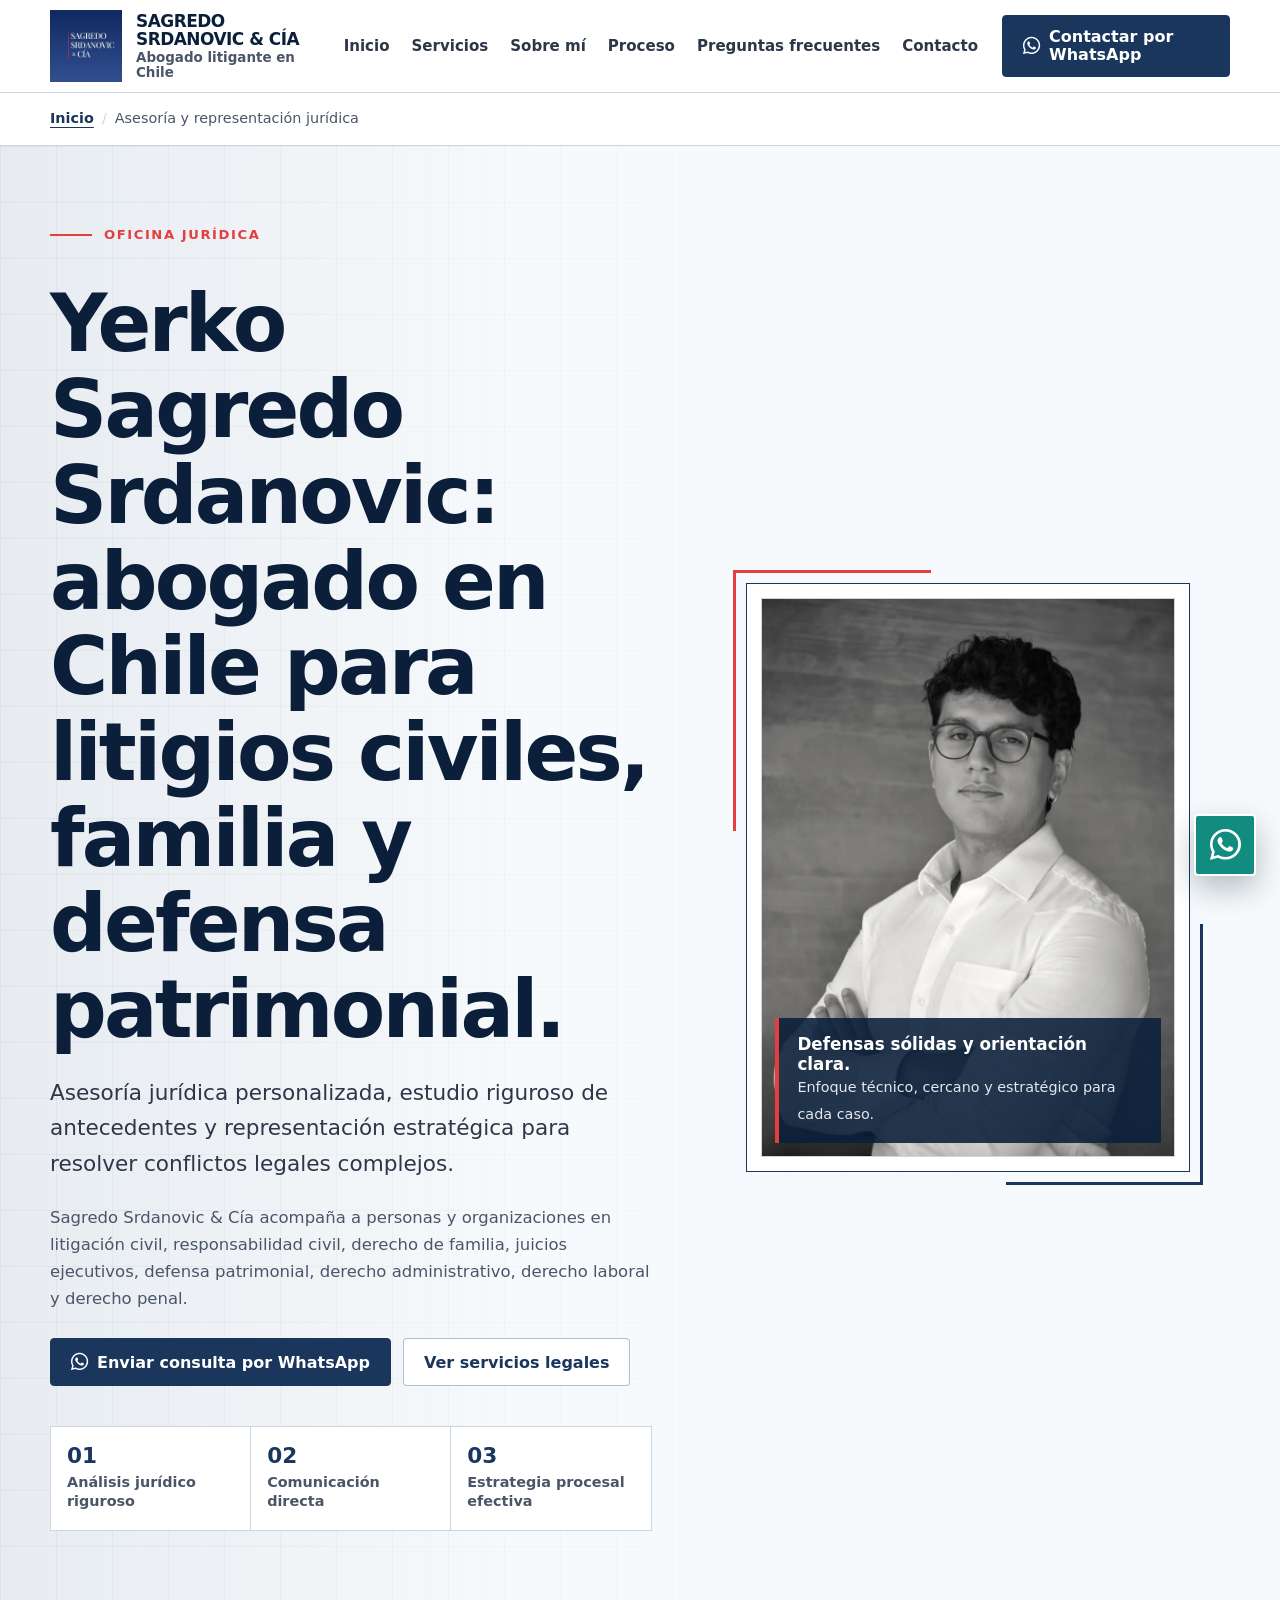
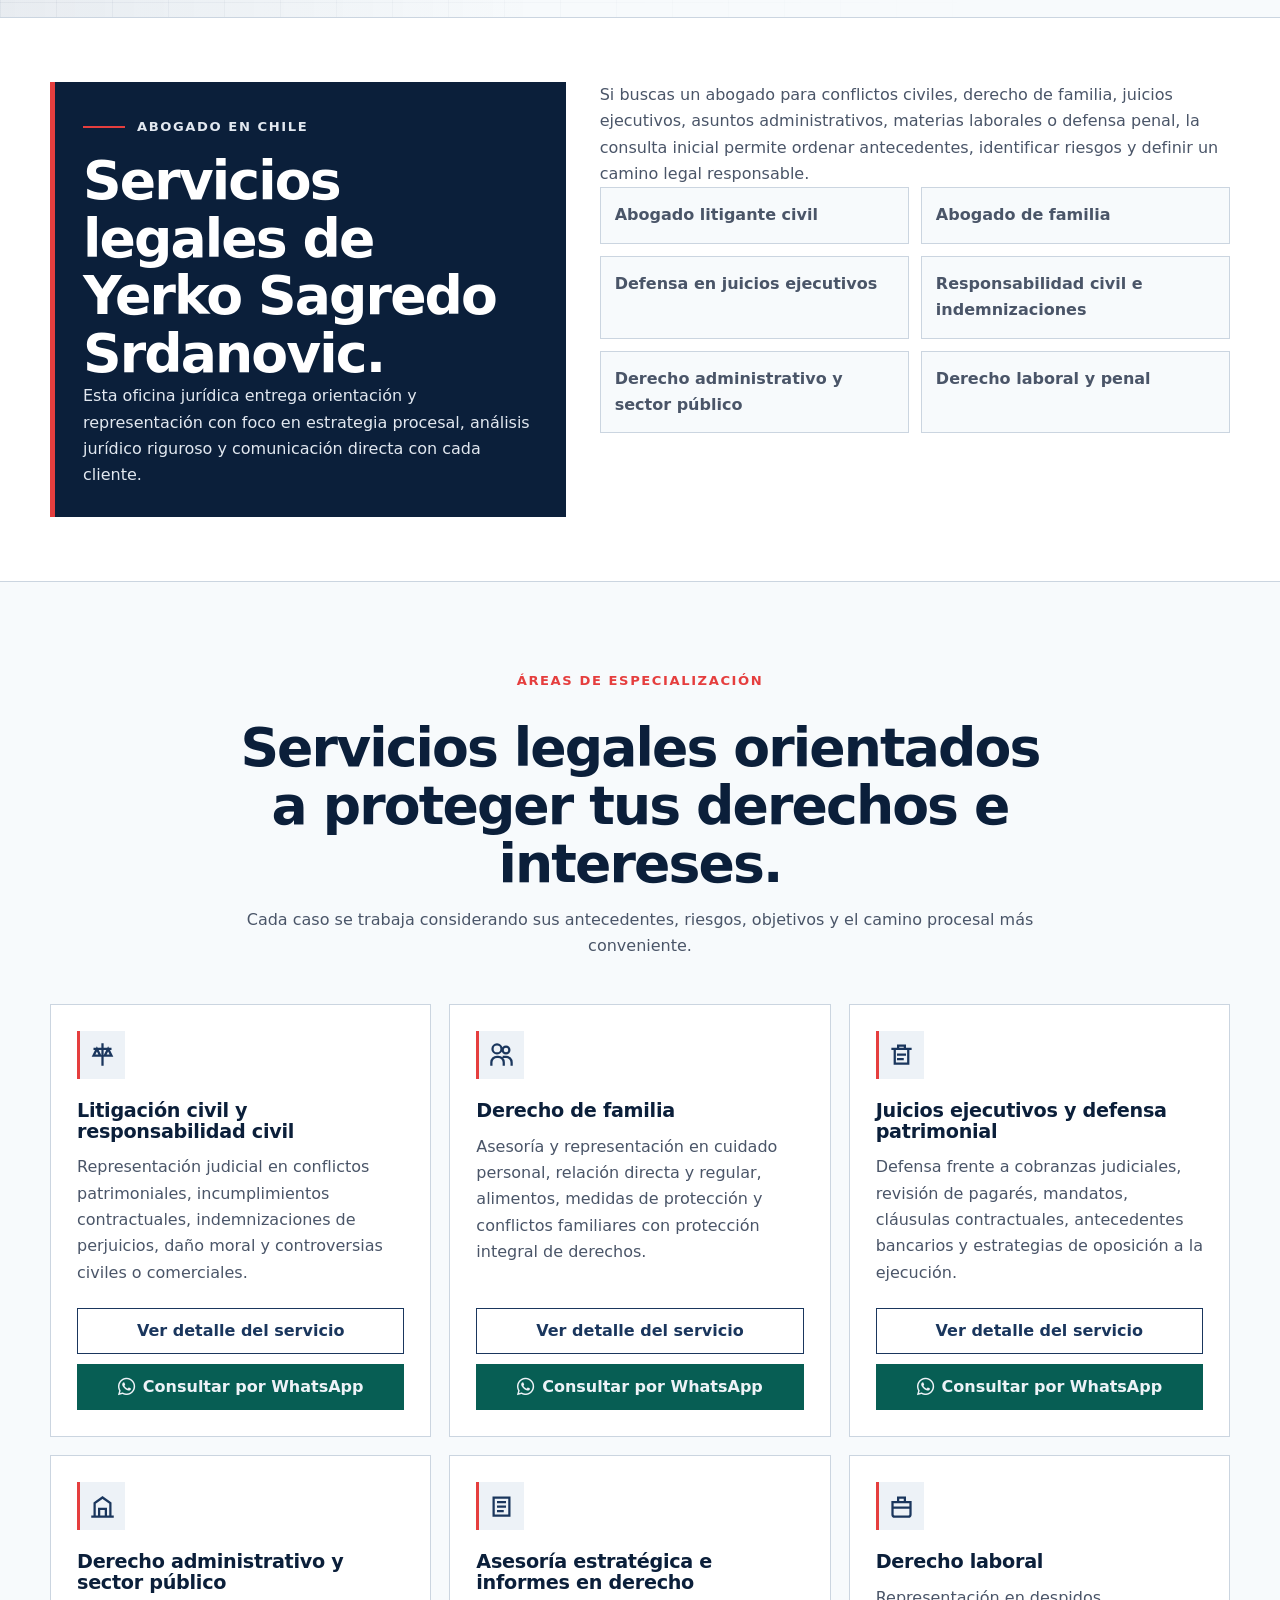
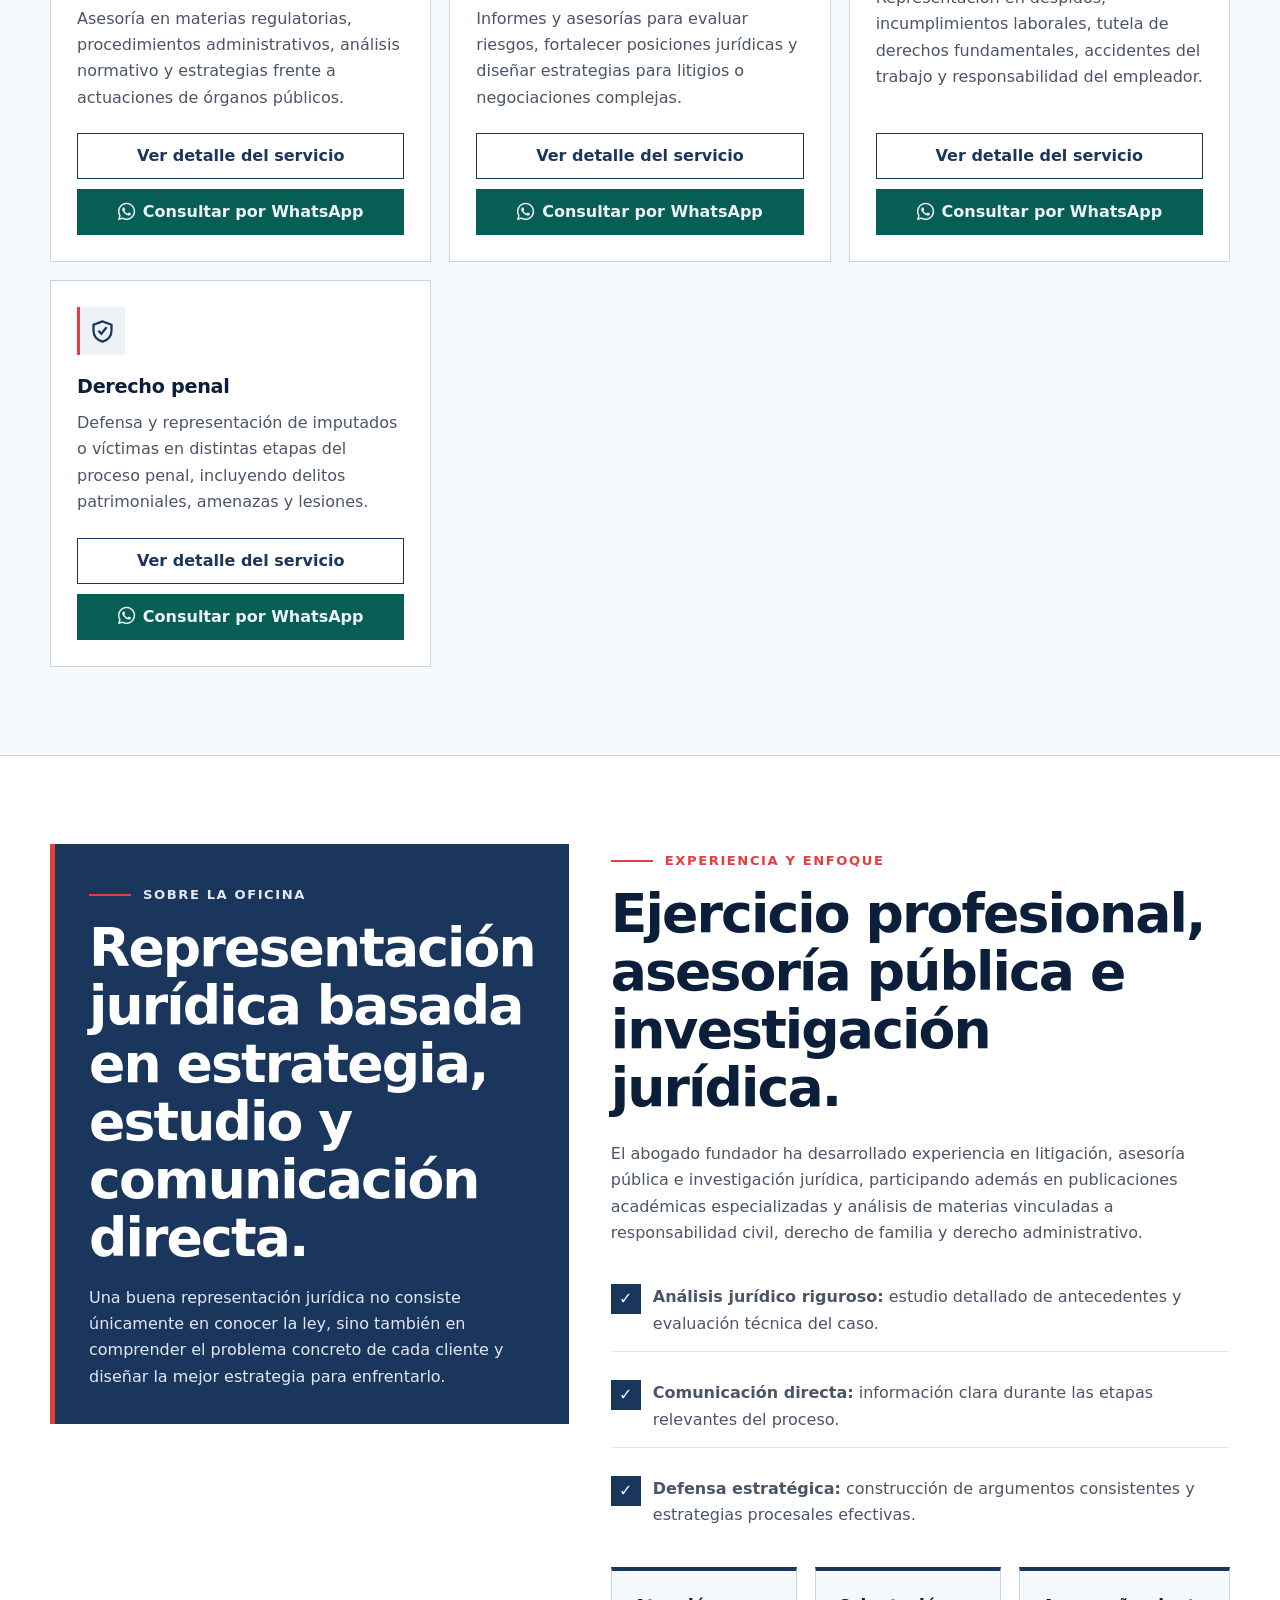
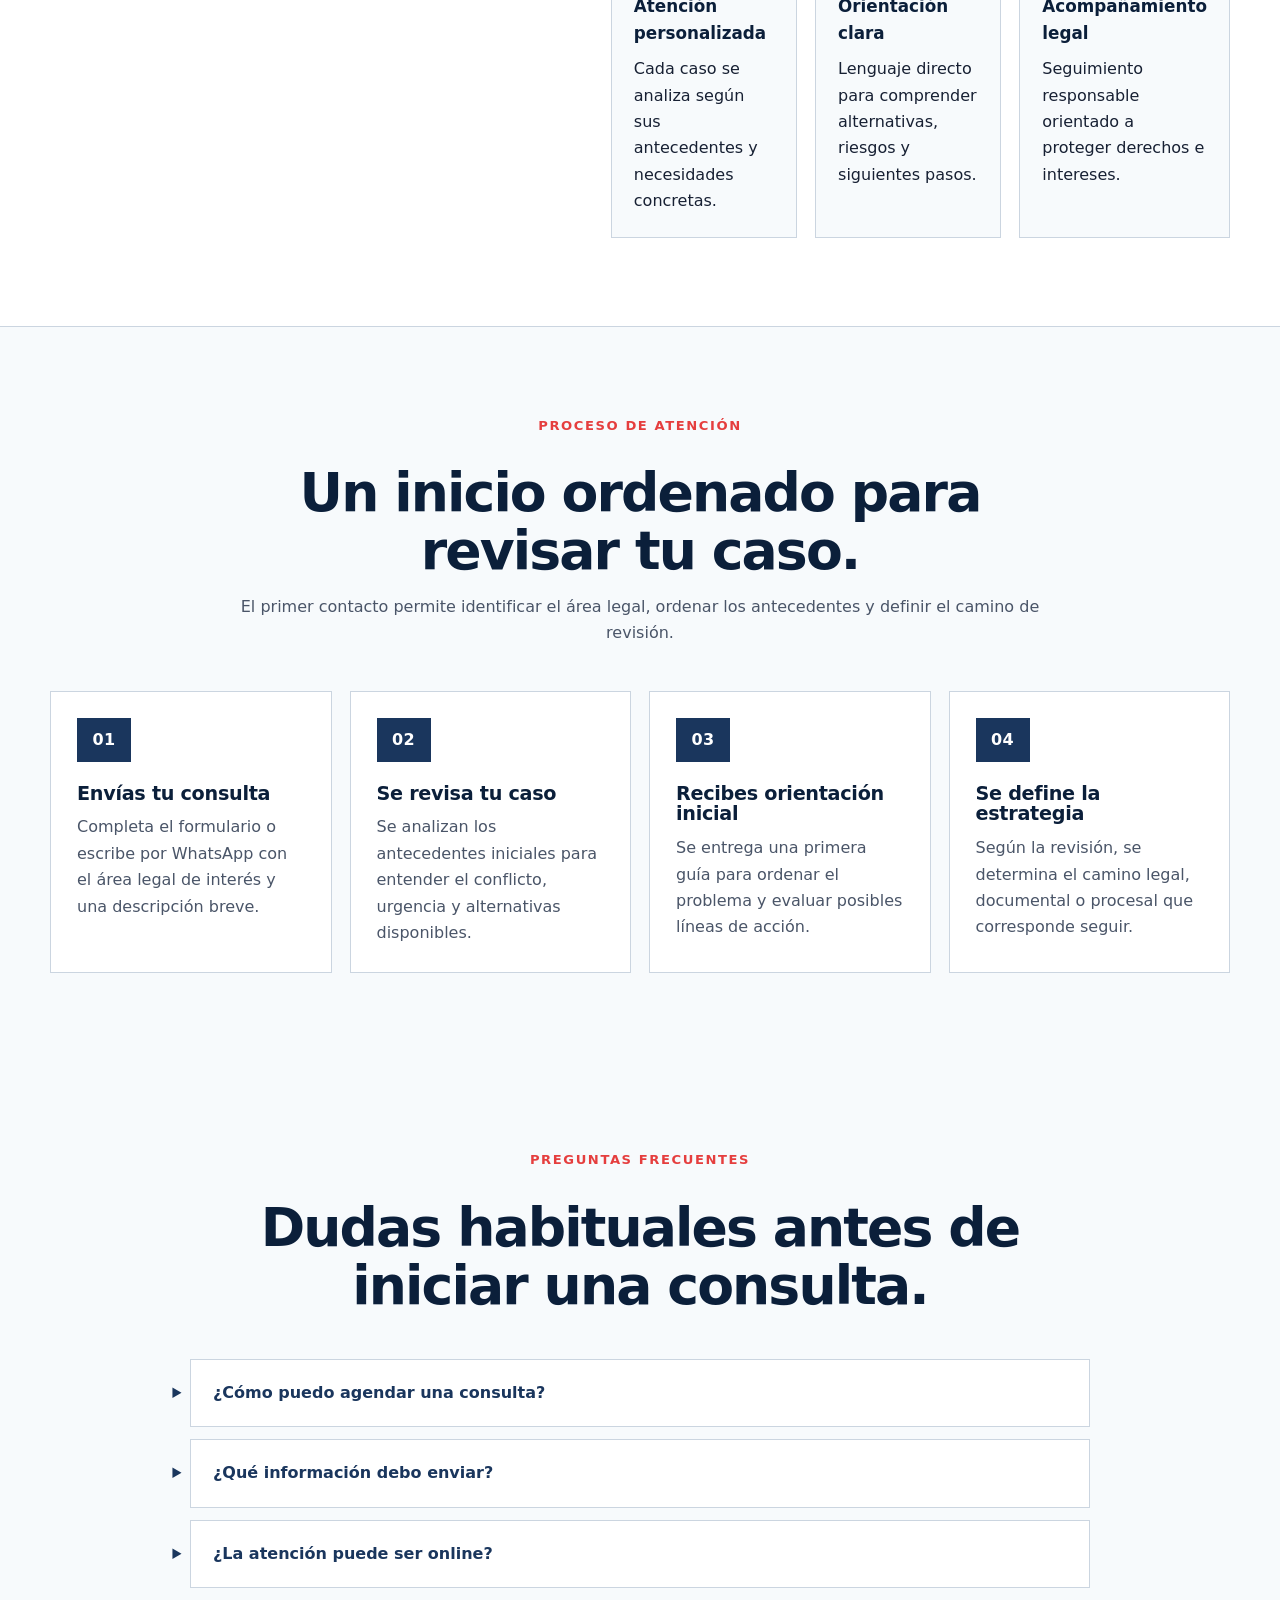
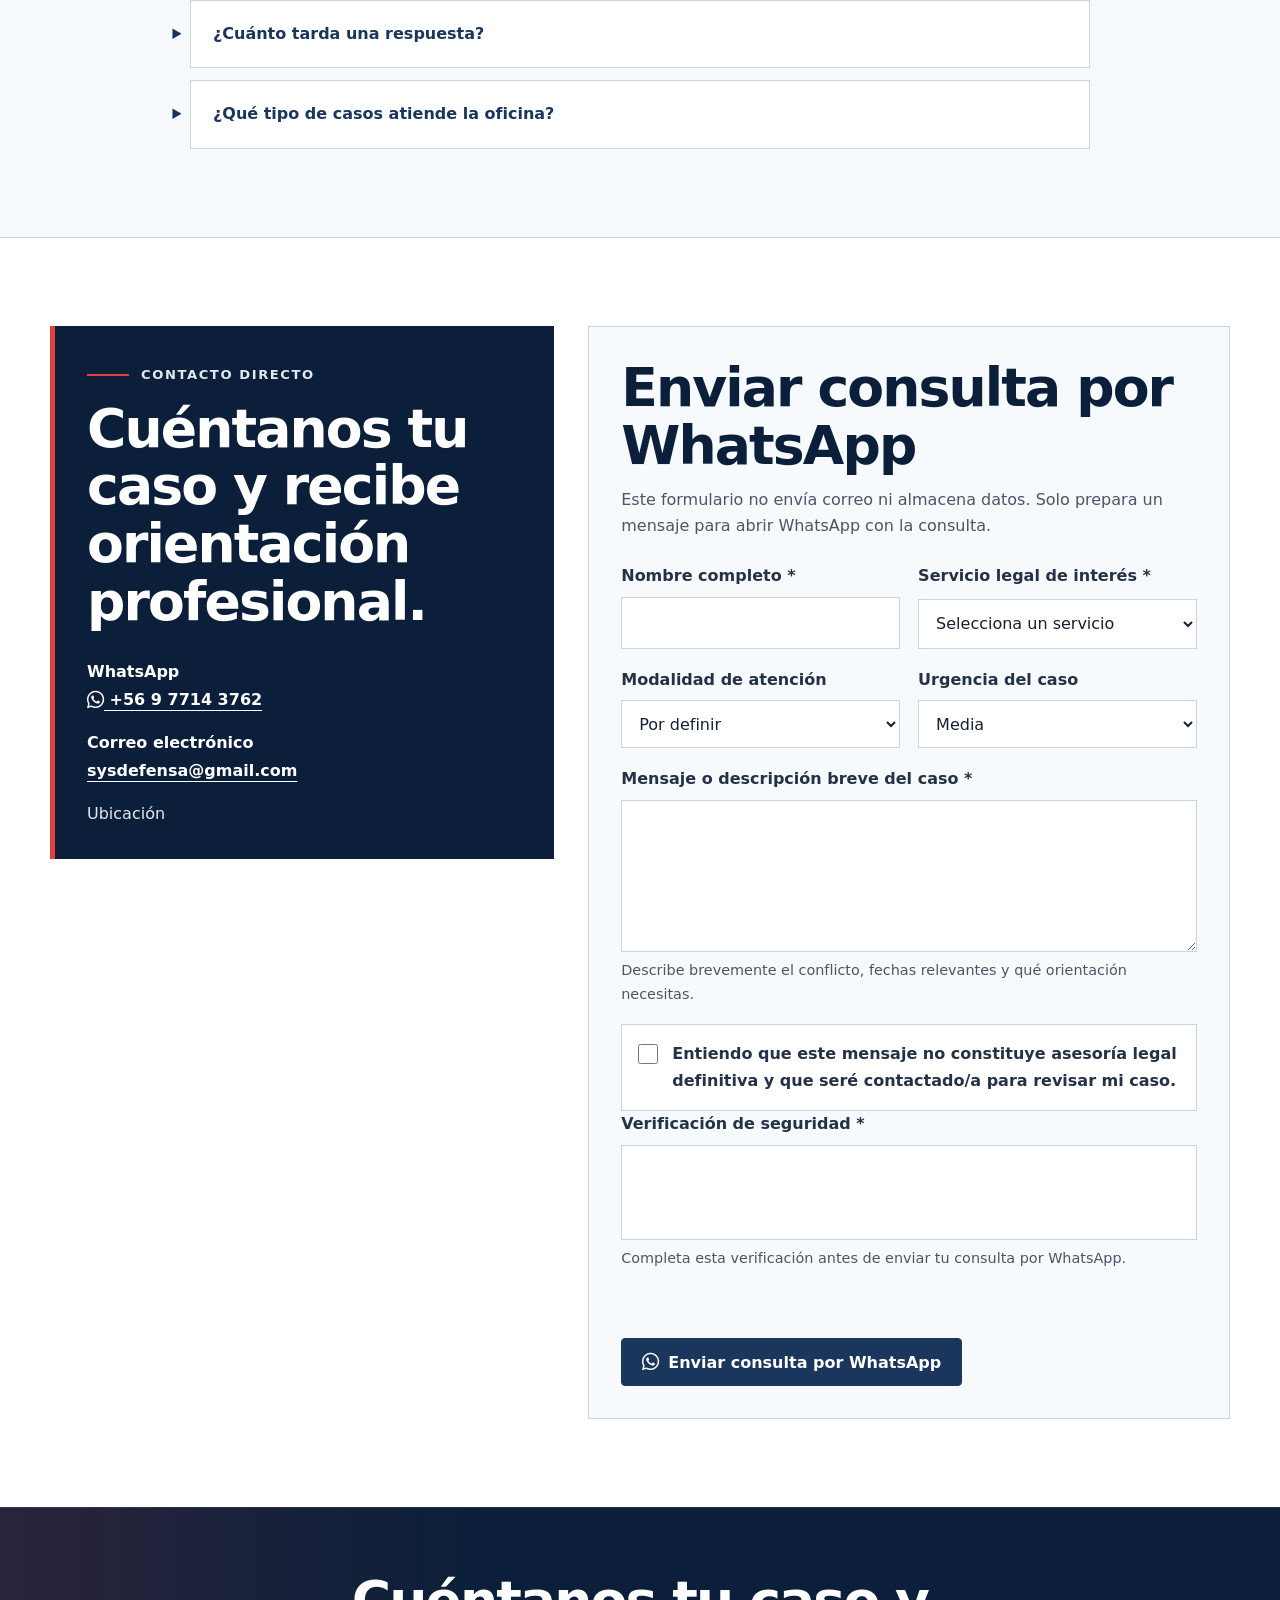
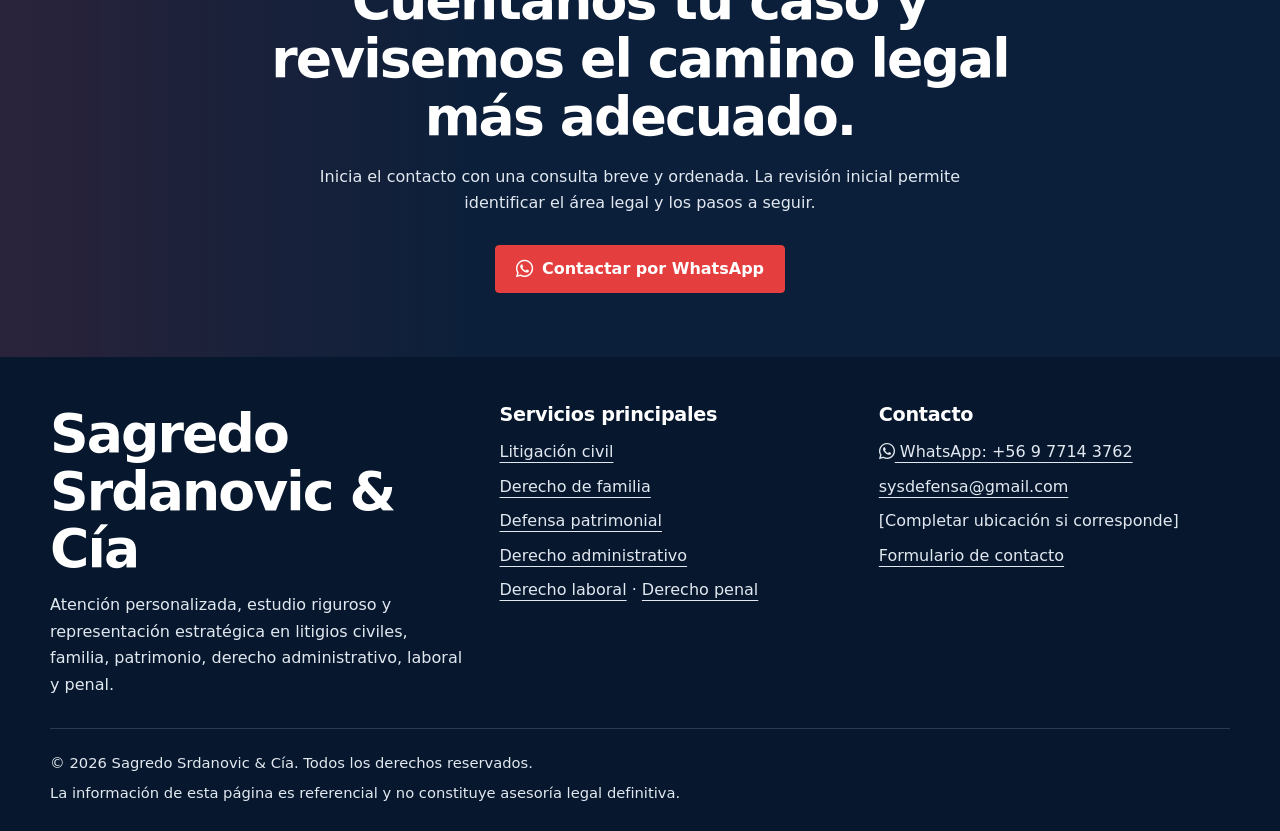
==== commit 3666cb10: "Update content from OLIVER CMS — 1 change(s) in index.html" ====
--- a/index.html
+++ b/index.html
@@ -1,53 +1,52 @@
 <!DOCTYPE html>
-<html lang="es-CL">
-<head>
-  <meta charset="UTF-8" />
-  <meta name="viewport" content="width=device-width, initial-scale=1.0" />
+<html lang="es-CL"><head>
+  <meta charset="UTF-8">
+  <meta name="viewport" content="width=device-width, initial-scale=1.0">
 
   <title>Abogado en Chile | Litigios civiles, familia y defensa patrimonial | Yerko Sagredo Srdanovic</title>
-  <meta name="description" content="Abogado en Chile para litigios civiles, derecho de familia, juicios ejecutivos, defensa patrimonial, derecho administrativo, laboral y penal." />
-  <meta name="keywords" content="abogado en Chile, Yerko Sagredo Srdanovic, Sagredo Srdanovic, litigación civil, derecho de familia, juicios ejecutivos, defensa patrimonial, derecho administrativo, derecho laboral, derecho penal" />
-  <meta name="author" content="Yerko Sagredo Srdanovic" />
-  <meta name="robots" content="index, follow, max-image-preview:large, max-snippet:-1, max-video-preview:-1" />
-  <meta name="googlebot" content="index, follow, max-image-preview:large, max-snippet:-1, max-video-preview:-1" />
-  <meta name="format-detection" content="telephone=yes" />
-  <meta name="theme-color" content="#1A365D" />
-  <meta name="color-scheme" content="light" />
+  <meta name="description" content="Abogado en Chile para litigios civiles, derecho de familia, juicios ejecutivos, defensa patrimonial, derecho administrativo, laboral y penal.">
+  <meta name="keywords" content="abogado en Chile, Yerko Sagredo Srdanovic, Sagredo Srdanovic, litigación civil, derecho de familia, juicios ejecutivos, defensa patrimonial, derecho administrativo, derecho laboral, derecho penal">
+  <meta name="author" content="Yerko Sagredo Srdanovic">
+  <meta name="robots" content="index, follow, max-image-preview:large, max-snippet:-1, max-video-preview:-1">
+  <meta name="googlebot" content="index, follow, max-image-preview:large, max-snippet:-1, max-video-preview:-1">
+  <meta name="format-detection" content="telephone=yes">
+  <meta name="theme-color" content="#1A365D">
+  <meta name="color-scheme" content="light">
   <!-- Search Console: reemplazar el contenido cuando Google entregue el código de verificación. -->
   <!-- <meta name="google-site-verification" content="PEGAR_CODIGO_DE_SEARCH_CONSOLE" /> -->
 
-  <link rel="canonical" href="https://www.sagredosrdanovic.cl/" />
-  <link rel="alternate" hreflang="es-cl" href="https://www.sagredosrdanovic.cl/" />
-  <link rel="alternate" hreflang="x-default" href="https://www.sagredosrdanovic.cl/" />
-  <link rel="profile" href="https://gmpg.org/xfn/11" />
-  <link rel="manifest" href="/site.webmanifest" />
-  <link rel="icon" href="/favicon.ico" sizes="any" />
-  <link rel="icon" href="/favicon.svg" type="image/svg+xml" />
-  <link rel="apple-touch-icon" href="/assets/apple-touch-icon.png" />
-  <link rel="preload" as="image" href="/assets/foto-abogado-yerko-sagredo-srdanovic.webp" type="image/webp" fetchpriority="high" />
-  <link rel="preconnect" href="https://cdn.jsdelivr.net" crossorigin />
-  <link rel="preconnect" href="https://challenges.cloudflare.com" crossorigin />
-  <link rel="dns-prefetch" href="//cdn.jsdelivr.net" />
-  <link rel="dns-prefetch" href="//challenges.cloudflare.com" />
-
-  <meta property="og:locale" content="es_CL" />
-  <meta property="og:type" content="website" />
-  <meta property="og:site_name" content="Sagredo Srdanovic &amp; Cía" />
-  <meta property="og:title" content="Abogado en Chile | Litigios civiles, familia y defensa patrimonial | Yerko Sagredo Srdanovic" />
-  <meta property="og:description" content="Abogado en Chile para litigios civiles, derecho de familia, juicios ejecutivos, defensa patrimonial, derecho administrativo, laboral y penal." />
-  <meta property="og:url" content="https://www.sagredosrdanovic.cl/" />
-  <meta property="og:image" content="https://www.sagredosrdanovic.cl/assets/og-yerko-sagredo-srdanovic.jpg" />
-  <meta property="og:image:secure_url" content="https://www.sagredosrdanovic.cl/assets/og-yerko-sagredo-srdanovic.jpg" />
-  <meta property="og:image:width" content="1200" />
-  <meta property="og:image:height" content="630" />
-  <meta property="og:image:alt" content="Retrato profesional de Yerko Sagredo Srdanovic y logo de Sagredo Srdanovic &amp; Cía" />
-  <meta property="og:updated_time" content="2026-06-05T00:00:00-04:00" />
-
-  <meta name="twitter:card" content="summary_large_image" />
-  <meta name="twitter:title" content="Abogado en Chile | Litigios civiles, familia y defensa patrimonial | Yerko Sagredo Srdanovic" />
-  <meta name="twitter:description" content="Abogado en Chile para litigios civiles, derecho de familia, juicios ejecutivos, defensa patrimonial, derecho administrativo, laboral y penal." />
-  <meta name="twitter:image" content="https://www.sagredosrdanovic.cl/assets/og-yerko-sagredo-srdanovic.jpg" />
-  <meta name="twitter:image:alt" content="Retrato profesional de Yerko Sagredo Srdanovic y logo de Sagredo Srdanovic &amp; Cía" />
+  <link rel="canonical" href="https://www.sagredosrdanovic.cl/">
+  <link rel="alternate" hreflang="es-cl" href="https://www.sagredosrdanovic.cl/">
+  <link rel="alternate" hreflang="x-default" href="https://www.sagredosrdanovic.cl/">
+  <link rel="profile" href="https://gmpg.org/xfn/11">
+  <link rel="manifest" href="/site.webmanifest">
+  <link rel="icon" href="/favicon.ico" sizes="any">
+  <link rel="icon" href="/favicon.svg" type="image/svg+xml">
+  <link rel="apple-touch-icon" href="/assets/apple-touch-icon.png">
+  <link rel="preload" as="image" href="/assets/foto-abogado-yerko-sagredo-srdanovic.webp" type="image/webp" fetchpriority="high">
+  <link rel="preconnect" href="https://cdn.jsdelivr.net" crossorigin="">
+  <link rel="preconnect" href="https://challenges.cloudflare.com" crossorigin="">
+  <link rel="dns-prefetch" href="//cdn.jsdelivr.net">
+  <link rel="dns-prefetch" href="//challenges.cloudflare.com">
+
+  <meta property="og:locale" content="es_CL">
+  <meta property="og:type" content="website">
+  <meta property="og:site_name" content="Sagredo Srdanovic &amp; Cía">
+  <meta property="og:title" content="Abogado en Chile | Litigios civiles, familia y defensa patrimonial | Yerko Sagredo Srdanovic">
+  <meta property="og:description" content="Abogado en Chile para litigios civiles, derecho de familia, juicios ejecutivos, defensa patrimonial, derecho administrativo, laboral y penal.">
+  <meta property="og:url" content="https://www.sagredosrdanovic.cl/">
+  <meta property="og:image" content="https://www.sagredosrdanovic.cl/assets/og-yerko-sagredo-srdanovic.jpg">
+  <meta property="og:image:secure_url" content="https://www.sagredosrdanovic.cl/assets/og-yerko-sagredo-srdanovic.jpg">
+  <meta property="og:image:width" content="1200">
+  <meta property="og:image:height" content="630">
+  <meta property="og:image:alt" content="Retrato profesional de Yerko Sagredo Srdanovic y logo de Sagredo Srdanovic &amp; Cía">
+  <meta property="og:updated_time" content="2026-06-05T00:00:00-04:00">
+
+  <meta name="twitter:card" content="summary_large_image">
+  <meta name="twitter:title" content="Abogado en Chile | Litigios civiles, familia y defensa patrimonial | Yerko Sagredo Srdanovic">
+  <meta name="twitter:description" content="Abogado en Chile para litigios civiles, derecho de familia, juicios ejecutivos, defensa patrimonial, derecho administrativo, laboral y penal.">
+  <meta name="twitter:image" content="https://www.sagredosrdanovic.cl/assets/og-yerko-sagredo-srdanovic.jpg">
+  <meta name="twitter:image:alt" content="Retrato profesional de Yerko Sagredo Srdanovic y logo de Sagredo Srdanovic &amp; Cía">
 
   <script type="application/ld+json">
 {
@@ -265,8 +264,8 @@
 }
   </script>
 
-  <link rel="stylesheet" href="https://cdn.jsdelivr.net/npm/bootstrap-icons@1.11.3/font/bootstrap-icons.min.css" />
-  <script src="https://challenges.cloudflare.com/turnstile/v0/api.js" async defer></script>
+  <link rel="stylesheet" href="https://cdn.jsdelivr.net/npm/bootstrap-icons@1.11.3/font/bootstrap-icons.min.css">
+  <script src="https://challenges.cloudflare.com/turnstile/v0/api.js" async="" defer=""></script>
 
   <style>
     :root {
@@ -1572,13 +1571,7 @@
   <header class="site-header">
     <div class="container header-inner">
       <a class="brand" href="#inicio" aria-label="Ir al inicio de Sagredo Srdanovic y Compañía">
-        <img
-          class="brand-logo"
-          src="assets/logo-sagredo-srdanovic-cia.png"
-          alt="Logo de Sagredo Srdanovic &amp; Cía"
-          width="320"
-          height="320"
-        />
+        <img class="brand-logo" src="assets/logo-sagredo-srdanovic-cia.png" alt="Logo de Sagredo Srdanovic &amp; Cía" width="320" height="320">
         <span class="brand-copy" aria-hidden="true">
           <span class="brand-name">Sagredo Srdanovic &amp; Cía</span>
           <span class="brand-subtitle">Abogado litigante en Chile</span>
@@ -1602,7 +1595,7 @@
 
         <button class="menu-toggle" type="button" aria-label="Abrir menú principal" aria-controls="menu-principal" aria-expanded="false">
           <svg width="25" height="25" viewBox="0 0 24 24" aria-hidden="true">
-            <path d="M4 7h16M4 12h16M4 17h16" fill="none" stroke="currentColor" stroke-width="2" stroke-linecap="square" />
+            <path d="M4 7h16M4 12h16M4 17h16" fill="none" stroke="currentColor" stroke-width="2" stroke-linecap="square"></path>
           </svg>
         </button>
       </div>
@@ -1657,16 +1650,8 @@
 
         <figure class="hero-media">
           <picture>
-            <source srcset="assets/foto-abogado-yerko-sagredo-srdanovic.webp" type="image/webp" />
-            <img
-              class="hero-photo"
-              src="assets/foto-abogado-sagredo-srdanovic.png"
-              alt="Retrato profesional del abogado Yerko Sagredo Srdanovic de Sagredo Srdanovic &amp; Cía"
-              width="864"
-              height="1170"
-              decoding="async"
-              fetchpriority="high"
-            />
+            <source srcset="assets/foto-abogado-yerko-sagredo-srdanovic.webp" type="image/webp">
+            <img class="hero-photo" src="assets/foto-abogado-sagredo-srdanovic.png" alt="Retrato profesional del abogado Yerko Sagredo Srdanovic de Sagredo Srdanovic &amp; Cía" width="864" height="1170" decoding="async" fetchpriority="high">
           </picture>
           <figcaption class="photo-caption">
             <strong>Defensas sólidas y orientación clara.</strong>
@@ -1716,7 +1701,7 @@
           <article class="service-card">
             <span class="service-icon" aria-hidden="true">
               <svg width="27" height="27" viewBox="0 0 24 24" fill="none">
-                <path d="M12 3v18M5 7h14M7 7l-3 6h6L7 7Zm10 0-3 6h6l-3-6Z" stroke="currentColor" stroke-width="2" stroke-linecap="square" />
+                <path d="M12 3v18M5 7h14M7 7l-3 6h6L7 7Zm10 0-3 6h6l-3-6Z" stroke="currentColor" stroke-width="2" stroke-linecap="square"></path>
               </svg>
             </span>
             <h3>Litigación civil y responsabilidad civil</h3>
@@ -1730,7 +1715,7 @@
           <article class="service-card">
             <span class="service-icon" aria-hidden="true">
               <svg width="27" height="27" viewBox="0 0 24 24" fill="none">
-                <path d="M8 11a4 4 0 1 0 0-8 4 4 0 0 0 0 8Zm8 0a3 3 0 1 0 0-6 3 3 0 0 0 0 6ZM3 21v-2a5 5 0 0 1 5-5h1a5 5 0 0 1 5 5v2M14 14h2a5 5 0 0 1 5 5v2" stroke="currentColor" stroke-width="2" stroke-linecap="square" />
+                <path d="M8 11a4 4 0 1 0 0-8 4 4 0 0 0 0 8Zm8 0a3 3 0 1 0 0-6 3 3 0 0 0 0 6ZM3 21v-2a5 5 0 0 1 5-5h1a5 5 0 0 1 5 5v2M14 14h2a5 5 0 0 1 5 5v2" stroke="currentColor" stroke-width="2" stroke-linecap="square"></path>
               </svg>
             </span>
             <h3>Derecho de familia</h3>
@@ -1744,7 +1729,7 @@
           <article class="service-card">
             <span class="service-icon" aria-hidden="true">
               <svg width="27" height="27" viewBox="0 0 24 24" fill="none">
-                <path d="M4 7h16M6 7v13h12V7M9 7V4h6v3M9 12h6M9 16h4" stroke="currentColor" stroke-width="2" stroke-linecap="square" />
+                <path d="M4 7h16M6 7v13h12V7M9 7V4h6v3M9 12h6M9 16h4" stroke="currentColor" stroke-width="2" stroke-linecap="square"></path>
               </svg>
             </span>
             <h3>Juicios ejecutivos y defensa patrimonial</h3>
@@ -1758,7 +1743,7 @@
           <article class="service-card">
             <span class="service-icon" aria-hidden="true">
               <svg width="27" height="27" viewBox="0 0 24 24" fill="none">
-                <path d="M3 21h18M5 21V9l7-5 7 5v12M9 21v-7h6v7" stroke="currentColor" stroke-width="2" stroke-linecap="square" />
+                <path d="M3 21h18M5 21V9l7-5 7 5v12M9 21v-7h6v7" stroke="currentColor" stroke-width="2" stroke-linecap="square"></path>
               </svg>
             </span>
             <h3>Derecho administrativo y sector público</h3>
@@ -1772,7 +1757,7 @@
           <article class="service-card">
             <span class="service-icon" aria-hidden="true">
               <svg width="27" height="27" viewBox="0 0 24 24" fill="none">
-                <path d="M5 4h14v16H5V4Zm4 4h6M9 12h6M9 16h4" stroke="currentColor" stroke-width="2" stroke-linecap="square" />
+                <path d="M5 4h14v16H5V4Zm4 4h6M9 12h6M9 16h4" stroke="currentColor" stroke-width="2" stroke-linecap="square"></path>
               </svg>
             </span>
             <h3>Asesoría estratégica e informes en derecho</h3>
@@ -1786,7 +1771,7 @@
           <article class="service-card">
             <span class="service-icon" aria-hidden="true">
               <svg width="27" height="27" viewBox="0 0 24 24" fill="none">
-                <path d="M9 6V4h6v2M4 8h16v11a2 2 0 0 1-2 2H6a2 2 0 0 1-2-2V8Zm0 5h16" stroke="currentColor" stroke-width="2" stroke-linecap="square" />
+                <path d="M9 6V4h6v2M4 8h16v11a2 2 0 0 1-2 2H6a2 2 0 0 1-2-2V8Zm0 5h16" stroke="currentColor" stroke-width="2" stroke-linecap="square"></path>
               </svg>
             </span>
             <h3>Derecho laboral</h3>
@@ -1800,7 +1785,7 @@
           <article class="service-card">
             <span class="service-icon" aria-hidden="true">
               <svg width="27" height="27" viewBox="0 0 24 24" fill="none">
-                <path d="M12 3 4 6v5c0 5 3.4 8.5 8 10 4.6-1.5 8-5 8-10V6l-8-3Zm-3 9 2 2 4-5" stroke="currentColor" stroke-width="2" stroke-linecap="square" />
+                <path d="M12 3 4 6v5c0 5 3.4 8.5 8 10 4.6-1.5 8-5 8-10V6l-8-3Zm-3 9 2 2 4-5" stroke="currentColor" stroke-width="2" stroke-linecap="square"></path>
               </svg>
             </span>
             <h3>Derecho penal</h3>
@@ -1954,13 +1939,12 @@
               <a href="mailto:sysdefensa@gmail.com">sysdefensa@gmail.com</a>
             </li>
             <li>
-              <strong>Ubicación</strong>
-              <span>[Completar ubicación si corresponde]</span>
+              Ubicación
             </li>
           </ul>
         </aside>
 
-        <form class="form-card" id="whatsapp-form" novalidate>
+        <form class="form-card" id="whatsapp-form" novalidate="">
           <h2>Enviar consulta por WhatsApp</h2>
           <p class="muted">
             Este formulario no envía correo ni almacena datos. Solo prepara un mensaje para abrir WhatsApp con la consulta.
@@ -1969,7 +1953,7 @@
           <div class="form-grid">
             <div class="form-group" id="group-nombre">
               <label for="nombre">Nombre completo <span aria-hidden="true">*</span></label>
-              <input type="text" id="nombre" name="nombre" autocomplete="name" aria-describedby="error-nombre" />
+              <input type="text" id="nombre" name="nombre" autocomplete="name" aria-describedby="error-nombre">
               <p class="error-message" id="error-nombre" role="alert">Ingresa tu nombre completo.</p>
             </div>
 
@@ -2016,7 +2000,7 @@
 
             <div class="form-group full" id="group-aceptacion">
               <label class="checkbox-row" for="aceptacion">
-                <input type="checkbox" id="aceptacion" name="aceptacion" aria-describedby="error-aceptacion" />
+                <input type="checkbox" id="aceptacion" name="aceptacion" aria-describedby="error-aceptacion">
                 <span>Entiendo que este mensaje no constituye asesoría legal definitiva y que seré contactado/a para revisar mi caso.</span>
               </label>
               <p class="error-message" id="error-aceptacion" role="alert">Debes aceptar esta declaración antes de enviar.</p>
@@ -2027,17 +2011,7 @@
               <label for="turnstile-widget">Verificación de seguridad <span aria-hidden="true">*</span></label>
               <div class="turnstile-wrapper">
                 <!-- La Secret key de Cloudflare Turnstile no debe exponerse en HTML; solo se usa en validación server-side. -->
-                <div
-                  class="cf-turnstile"
-                  id="turnstile-widget"
-                  data-sitekey="0x4AAAAAAADfbS2dP1u7yUejv"
-                  data-theme="light"
-                  data-language="es"
-                  data-callback="onTurnstileSuccess"
-                  data-expired-callback="onTurnstileExpired"
-                  data-error-callback="onTurnstileError"
-                  aria-describedby="ayuda-turnstile error-turnstile"
-                ></div>
+                <div class="cf-turnstile" id="turnstile-widget" data-sitekey="0x4AAAAAAADfbS2dP1u7yUejv" data-theme="light" data-language="es" data-callback="onTurnstileSuccess" data-expired-callback="onTurnstileExpired" data-error-callback="onTurnstileError" aria-describedby="ayuda-turnstile error-turnstile"></div>
               </div>
               <p class="hint" id="ayuda-turnstile">Completa esta verificación antes de enviar tu consulta por WhatsApp.</p>
               <p class="error-message" id="error-turnstile" role="alert">Completa la verificación de seguridad.</p>
@@ -2369,5 +2343,6 @@
       form.addEventListener("change", clearStatus);
     })();
   </script>
-</body>
-</html>
+
+
+</body></html>
